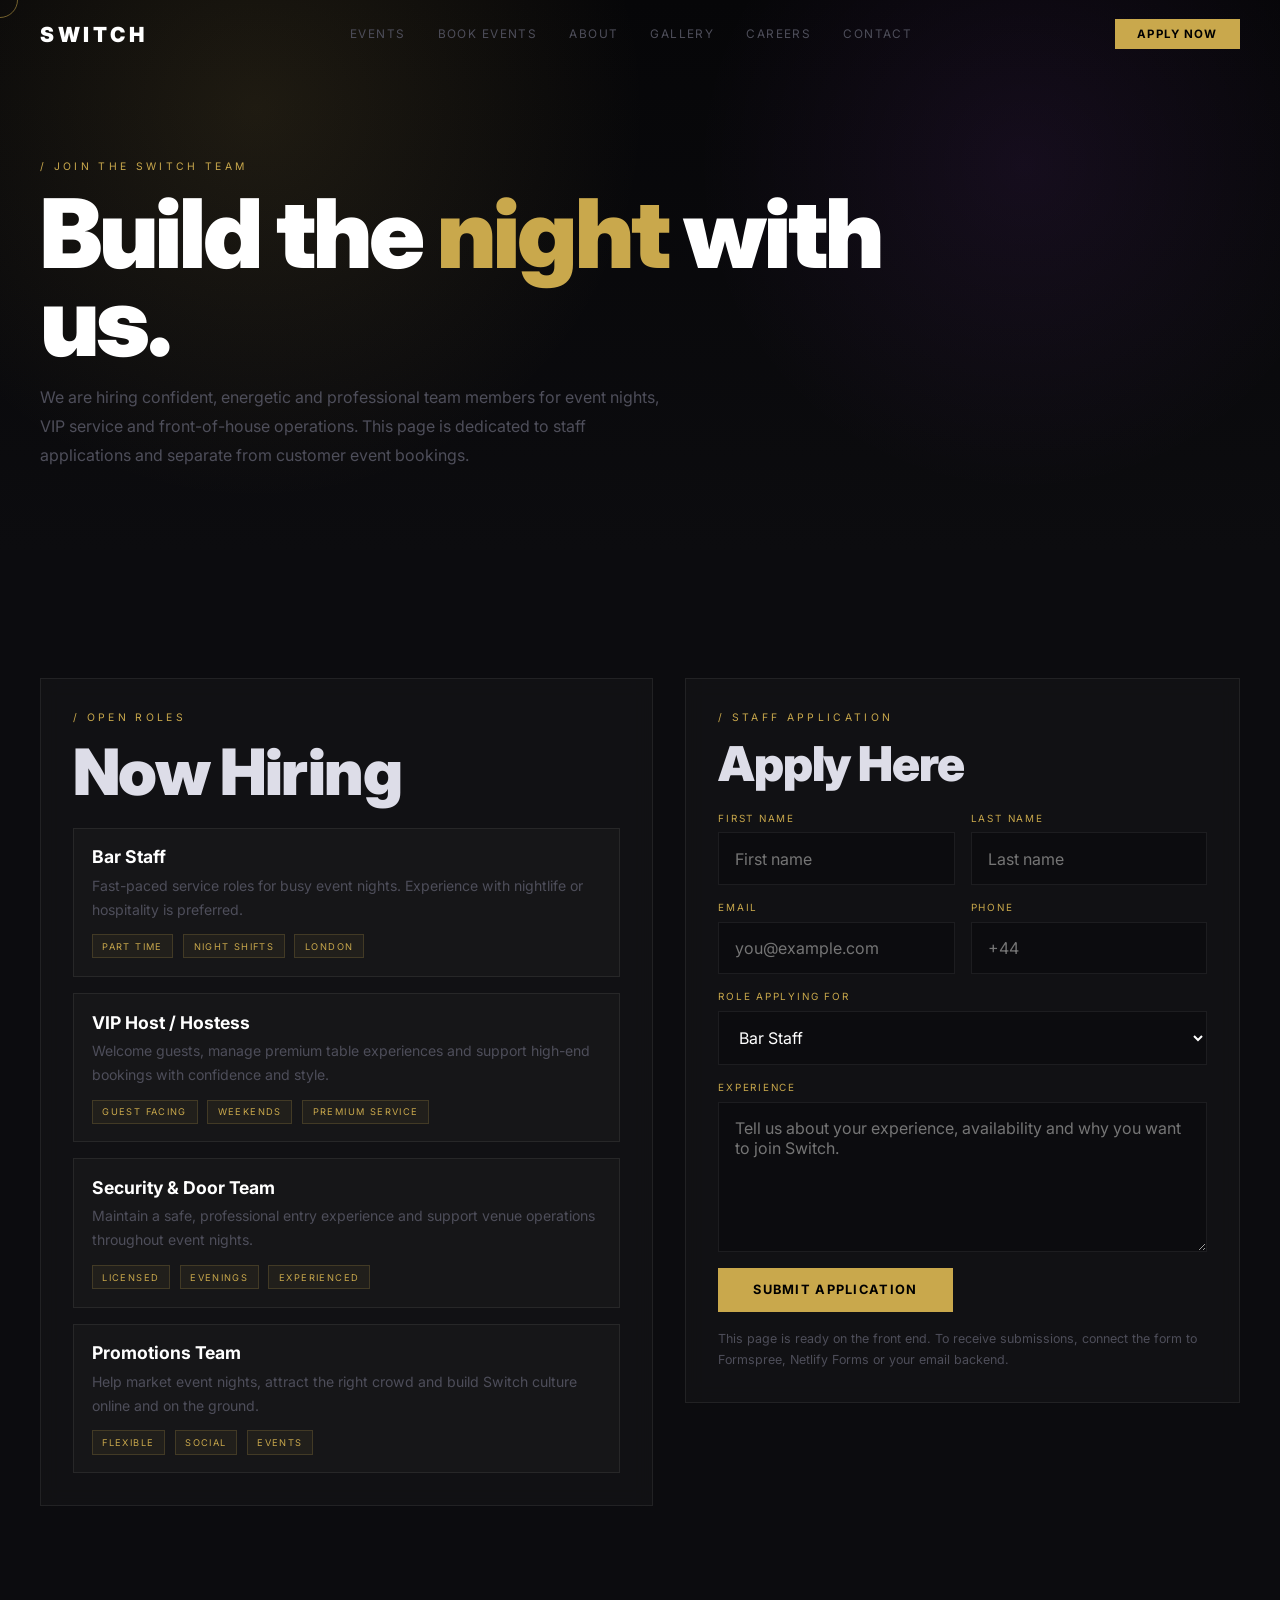
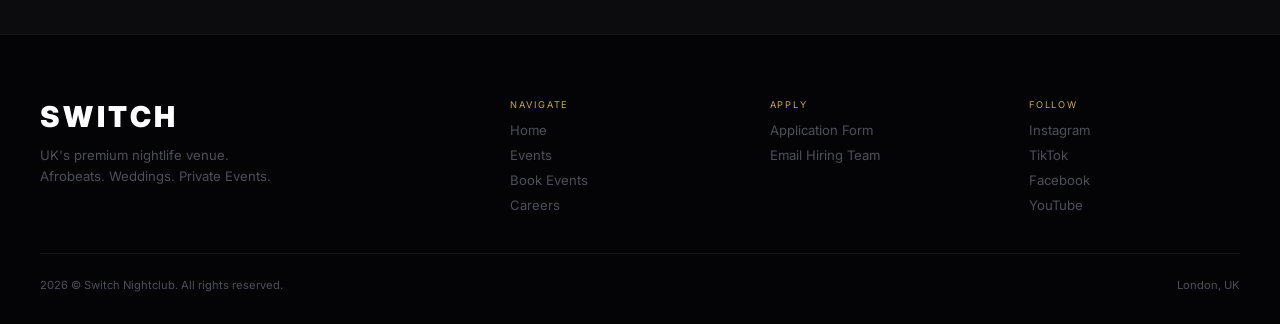
==== careers.html @ 2d43c36a "Add files via upload" ====
<!DOCTYPE html>
<html lang="en">
<head>
  <meta charset="UTF-8"/>
  <meta name="viewport" content="width=device-width, initial-scale=1.0"/>
  <title>Switch Careers</title>
  <meta name="description" content="Careers at Switch Nightclub. Apply for bar staff, VIP host, promotions and operations roles."/>
  <link rel="stylesheet" href="style.css"/>
</head>
<body>
<div id="cursor"></div>
<div id="prog"></div>
<nav id="nav" class="on">
  <a href="index.html#home" class="nav-logo">SWITCH</a>
  <div class="nav-links" id="navLinks">
    <a href="index.html#events">Events</a>
    <a href="index.html#services">Book Events</a>
    <a href="index.html#about">About</a>
    <a href="index.html#gallery">Gallery</a>
    <a href="careers.html">Careers</a>
    <a href="index.html#contact">Contact</a>
  </div>
  <div class="nav-actions">
    <a class="nav-cta link-btn" href="#apply">Apply Now</a>
    <button class="nav-toggle" id="navToggle" aria-label="Open menu" aria-expanded="false" aria-controls="mobileMenu">
      <span></span><span></span><span></span>
    </button>
  </div>
</nav>
<div class="mobile-menu" id="mobileMenu" aria-hidden="true">
  <div class="mobile-menu-inner">
    <a href="index.html#events">Events</a>
    <a href="index.html#services">Book Events</a>
    <a href="index.html#about">About</a>
    <a href="index.html#gallery">Gallery</a>
    <a href="careers.html">Careers</a>
    <a href="index.html#contact">Contact</a>
  </div>
</div>
<section class="page-hero">
  <div class="page-hero-inner">
    <p class="page-kicker">/ Join the Switch Team</p>
    <h1 class="page-title">Build the <em>night</em> with us.</h1>
    <p class="page-sub">We are hiring confident, energetic and professional team members for event nights, VIP service and front-of-house operations. This page is dedicated to staff applications and separate from customer event bookings.</p>
  </div>
</section>
<section class="s-dark">
  <div class="careers-wrap">
    <div class="careers-panel">
      <p class="eyebrow">/ Open Roles</p>
      <h2 class="sec-t">Now Hiring</h2>
      <div class="careers-list">
        <div class="role-card">
          <h3>Bar Staff</h3>
          <p>Fast-paced service roles for busy event nights. Experience with nightlife or hospitality is preferred.</p>
          <div class="role-meta"><span>Part Time</span><span>Night Shifts</span><span>London</span></div>
        </div>
        <div class="role-card">
          <h3>VIP Host / Hostess</h3>
          <p>Welcome guests, manage premium table experiences and support high-end bookings with confidence and style.</p>
          <div class="role-meta"><span>Guest Facing</span><span>Weekends</span><span>Premium Service</span></div>
        </div>
        <div class="role-card">
          <h3>Security & Door Team</h3>
          <p>Maintain a safe, professional entry experience and support venue operations throughout event nights.</p>
          <div class="role-meta"><span>Licensed</span><span>Evenings</span><span>Experienced</span></div>
        </div>
        <div class="role-card">
          <h3>Promotions Team</h3>
          <p>Help market event nights, attract the right crowd and build Switch culture online and on the ground.</p>
          <div class="role-meta"><span>Flexible</span><span>Social</span><span>Events</span></div>
        </div>
      </div>
    </div>
    <div class="careers-form" id="apply">
      <p class="eyebrow">/ Staff Application</p>
      <h2 class="sec-t" style="font-size:clamp(2rem,4vw,3rem);margin-bottom:1.5rem;">Apply Here</h2>
      <form>
        <div class="form-grid">
          <div class="input-group"><label>First Name</label><input type="text" placeholder="First name"></div>
          <div class="input-group"><label>Last Name</label><input type="text" placeholder="Last name"></div>
        </div>
        <div class="form-grid">
          <div class="input-group"><label>Email</label><input type="email" placeholder="you@example.com"></div>
          <div class="input-group"><label>Phone</label><input type="tel" placeholder="+44"></div>
        </div>
        <div class="input-group"><label>Role Applying For</label>
          <select>
            <option>Bar Staff</option>
            <option>VIP Host / Hostess</option>
            <option>Security & Door Team</option>
            <option>Promotions Team</option>
            <option>Other</option>
          </select>
        </div>
        <div class="input-group"><label>Experience</label><textarea placeholder="Tell us about your experience, availability and why you want to join Switch."></textarea></div>
        <button type="submit" class="btn-g">Submit Application</button>
        <p class="form-note">This page is ready on the front end. To receive submissions, connect the form to Formspree, Netlify Forms or your email backend.</p>
      </form>
    </div>
  </div>
</section>
<footer>
  <div class="ft-top">
    <div class="ft-brand"><div class="ft-logo">SWITCH</div><p>UK's premium nightlife venue.<br>Afrobeats. Weddings. Private Events.</p></div>
    <div class="ft-col"><p>Navigate</p><a href="index.html">Home</a><a href="index.html#events">Events</a><a href="index.html#services">Book Events</a><a href="careers.html">Careers</a></div>
    <div class="ft-col"><p>Apply</p><a href="#apply">Application Form</a><a href="mailto:hello@switchnightclub.co.uk">Email Hiring Team</a></div>
    <div class="ft-col"><p>Follow</p><a href="#">Instagram</a><a href="#">TikTok</a><a href="#">Facebook</a><a href="#">YouTube</a></div>
  </div>
  <div class="ft-bot"><span>2026 © Switch Nightclub. All rights reserved.</span><span>London, UK</span></div>
</footer>
<script src="script.js"></script>
</body>
</html>
---- style.css ----
@import url('https://fonts.googleapis.com/css2?family=Inter:wght@300;400;500;700;900&display=swap');
*,*::before,*::after{margin:0;padding:0;box-sizing:border-box;}
:root{
  --blk:#060608;--off:#0c0c0f;--card:#131316;
  --bdr:rgba(255,255,255,.07);
  --gold:#c9a84c;--goldh:#e8d070;
  --n1:#ff2d78;--n2:#00f0ff;--n3:#b94fff;
  --text:#dddde8;--mut:#4e4e5a;
  --font:'Inter',sans-serif;
  --spring:cubic-bezier(.16,1,.3,1);
}
html{scroll-behavior:smooth;}
body{background:var(--blk);color:var(--text);font-family:var(--font);overflow-x:hidden;cursor:none;}

/* ── CURSOR ──────────────────────────── */
#cursor{
  position:fixed;z-index:9999;pointer-events:none;
  top:0;left:0;
  width:36px;height:36px;
  border-radius:50%;
  border:1.5px solid rgba(201,168,76,.55);
  transform:translate(-50%,-50%);
  transition:width .35s var(--spring),height .35s var(--spring),
             border-color .3s,background .3s,
             transform .05s linear;
  will-change:left,top;
}
body.c-h   #cursor{width:60px;height:60px;border-color:var(--gold);background:rgba(201,168,76,.06);}
body.c-img #cursor{width:80px;height:80px;border-color:var(--goldh);background:rgba(201,168,76,.1);}

/* ── PROGRESS ─────────────────────────── */
#prog{position:fixed;top:0;left:0;height:2px;z-index:8000;width:0%;background:linear-gradient(90deg,var(--gold),var(--n3));}

/* ── NAV ──────────────────────────────── */
#nav{
  position:fixed;top:0;left:0;right:0;z-index:7000;
  display:flex;align-items:center;justify-content:space-between;
  padding:1.2rem 2.5rem;
  border-bottom:.5px solid transparent;
  transition:background .4s,backdrop-filter .4s,border-color .4s;
}
#nav.on{background:rgba(6,6,8,.93);backdrop-filter:blur(18px);border-color:var(--bdr);}
.nav-logo{font-size:1.3rem;font-weight:900;letter-spacing:.18em;color:#fff;cursor:none;}
.nav-links{display:flex;gap:2rem;}
.nav-links a{color:var(--mut);text-decoration:none;font-size:.74rem;letter-spacing:.12em;text-transform:uppercase;transition:color .2s;cursor:none;position:relative;}
.nav-links a::after{content:'';position:absolute;bottom:-3px;left:0;right:0;height:1px;background:var(--gold);transform:scaleX(0);transform-origin:left;transition:transform .3s;}
.nav-links a:hover{color:#fff;}
.nav-links a:hover::after{transform:scaleX(1);}
.nav-cta{background:var(--gold);color:#000;border:none;padding:.5rem 1.4rem;font-size:.72rem;font-weight:700;letter-spacing:.1em;text-transform:uppercase;cursor:none;font-family:var(--font);transition:background .2s;}
.nav-cta:hover{background:var(--goldh);}

/* ── TICKER ───────────────────────────── */
.ticker{background:var(--gold);overflow:hidden;padding:.5rem 0;white-space:nowrap;}
.ticker-track{display:inline-flex;animation:tick 25s linear infinite;}
.ticker-track span{font-size:.64rem;font-weight:700;letter-spacing:.18em;text-transform:uppercase;color:#000;padding:0 1.5rem;}
.ticker-track b{color:rgba(0,0,0,.35);padding:0;}
@keyframes tick{from{transform:translateX(0);}to{transform:translateX(-50%);}}

/* ── SHARED ───────────────────────────── */
section{padding:8rem 2.5rem;}
.eyebrow{font-size:.65rem;letter-spacing:.32em;text-transform:uppercase;color:var(--gold);margin-bottom:1rem;}
.sec-hd{margin-bottom:3.5rem;}
.sec-t{font-size:clamp(2.5rem,5.5vw,4rem);font-weight:900;line-height:1;letter-spacing:-.025em;}
.btn-g{background:var(--gold);color:#000;border:none;padding:.9rem 2.2rem;font-size:.8rem;font-weight:700;letter-spacing:.1em;text-transform:uppercase;cursor:none;font-family:var(--font);transition:background .2s,transform .15s;}
.btn-g:hover{background:var(--goldh);}
.btn-o{background:transparent;color:#fff;border:.5px solid rgba(255,255,255,.25);padding:.9rem 2.2rem;font-size:.8rem;letter-spacing:.1em;text-transform:uppercase;cursor:none;font-family:var(--font);transition:border-color .2s,color .2s;}
.btn-o:hover{border-color:var(--gold);color:var(--gold);}

/* ── SCROLL REVEAL ────────────────────── */
/* clip-from-bottom — Lusion style */
.sr{
  opacity:0;
  transform:translateY(40px);
  transition:opacity .8s var(--spring) var(--d,0s),
             transform .8s var(--spring) var(--d,0s);
}
.sr.in{opacity:1;transform:translateY(0);}

/* clip-line — title lines clip up from below */
.clip-line{
  display:block;overflow:hidden;
}
.clip-line .inner,
.clip-line em{
  display:block;
  transform:translateY(110%);
  transition:transform .9s var(--spring) var(--d,0s);
}
.clip-line.in .inner,
.clip-line.in em{transform:translateY(0);}

/* ═══════════════════════════════════
   INTRO
═══════════════════════════════════ */
#intro-wrap{height:280vh;position:relative;}
#intro{
  position:sticky;top:0;height:100vh;
  display:flex;flex-direction:column;align-items:center;justify-content:center;
  background:#04040a;overflow:hidden;
}
#introCanvas{position:absolute;inset:0;width:100%;height:100%;z-index:1;}
.intro-vignette{
  position:absolute;inset:0;z-index:2;
  background:radial-gradient(ellipse 70% 60% at 50% 50%,rgba(109,40,217,.22),transparent 72%),
             radial-gradient(ellipse 100% 40% at 50% 100%,rgba(0,0,0,.7),transparent);
}
.intro-top{position:absolute;top:5.8rem;left:50%;transform:translateX(-50%);z-index:4;width:100%;text-align:center;pointer-events:none;}
.intro-tag{
  display:inline-block;
  font-size:.65rem;
  letter-spacing:.32em;
  text-transform:uppercase;
  color:var(--gold);
  text-shadow:0 0 8px rgba(212,175,55,.28);
  opacity:0;
  transform:translateY(-14px);
  animation:introTagFadeSlide 1s ease forwards;
  animation-delay:.45s;
}
.intro-bottom{position:absolute;bottom:2rem;left:2.5rem;right:2.5rem;z-index:4;display:flex;justify-content:space-between;align-items:flex-end;}
.intro-sub{font-size:.8rem;letter-spacing:.18em;text-transform:uppercase;color:rgba(255,255,255,.35);}
.scroll-ind{display:flex;align-items:center;gap:1rem;}
.scroll-ind span{font-size:.6rem;letter-spacing:.22em;text-transform:uppercase;color:var(--mut);}
.scroll-bar{width:80px;height:1px;background:rgba(255,255,255,.12);position:relative;overflow:hidden;}
.scroll-fill{position:absolute;top:0;left:-100%;width:100%;height:100%;background:var(--gold);animation:scrollFill 2s ease-in-out infinite;}
@keyframes scrollFill{0%{left:-100%;}100%{left:100%;}}
@keyframes introTagFadeSlide{
  from{opacity:0;transform:translateY(-14px);}
  to{opacity:1;transform:translateY(0);}
}

/* Title — two halves that split apart on scroll */
.intro-title-wrap{
  position:relative;z-index:4;text-align:center;
  will-change:transform,opacity;
}
.title-clip{overflow:hidden;}
.title-line{
  font-size:clamp(4rem,14vw,11rem);
  font-weight:900;letter-spacing:-.03em;color:#fff;
  line-height:.95;
  white-space:nowrap;
  will-change:transform,opacity;
}
.gold-line{color:var(--gold);}

/* ═══════════════════════════════════
   HOME
═══════════════════════════════════ */
.s-home{background:var(--blk);position:relative;overflow:hidden;min-height:90vh;display:flex;flex-direction:column;justify-content:center;padding-top:9rem;}
.grid-bg{position:absolute;inset:0;background-image:linear-gradient(rgba(255,255,255,.02) 1px,transparent 1px),linear-gradient(90deg,rgba(255,255,255,.02) 1px,transparent 1px);background-size:72px 72px;mask-image:radial-gradient(ellipse 80% 80% at 50% 50%,black,transparent);}
.home-glow{position:absolute;top:35%;left:68%;width:700px;height:500px;background:radial-gradient(ellipse,rgba(109,40,217,.11),transparent 70%);transform:translate(-50%,-50%);pointer-events:none;}
.home-inner{position:relative;z-index:1;max-width:920px;}
.home-h{font-size:clamp(3.8rem,9.5vw,7.5rem);font-weight:900;letter-spacing:-.03em;color:#fff;margin-bottom:1.5rem;line-height:.92;}
.home-h .clip-line em{font-style:normal;color:var(--gold);}
.home-sub{font-size:1rem;color:var(--mut);max-width:460px;line-height:1.75;margin-bottom:2.5rem;}
.home-btns{display:flex;gap:1rem;flex-wrap:wrap;margin-bottom:4rem;}
.home-stats{display:flex;align-items:center;border-top:.5px solid var(--bdr);padding-top:2rem;flex-wrap:wrap;}
.hs{padding:0 2.5rem 0 0;}
.hs b{display:block;font-size:2.2rem;font-weight:900;color:var(--gold);line-height:1;}
.hs span{display:block;font-size:.62rem;letter-spacing:.15em;text-transform:uppercase;color:var(--mut);margin-top:.2rem;}
.hsd{width:.5px;height:36px;background:var(--bdr);margin:0 2.5rem;}
.h-rule{height:.5px;background:linear-gradient(90deg,var(--gold),var(--n3),transparent);margin-top:4rem;transform:scaleX(0);transform-origin:left;transition:transform 1.2s var(--spring) var(--d,0s);}
.h-rule.in{transform:scaleX(1);}

/* ═══════════════════════════════════
   EVENTS
═══════════════════════════════════ */
.s-dark{background:var(--off);}
.s-blk{background:var(--blk);}
.ev-list{display:flex;flex-direction:column;border-top:.5px solid var(--bdr);}
.ev-row{display:flex;align-items:center;gap:2rem;padding:1.75rem 0;border-bottom:.5px solid var(--bdr);transition:padding-left .35s var(--spring);cursor:none;}
.ev-row:hover{padding-left:.8rem;}
.ev-n{font-size:.63rem;color:var(--mut);letter-spacing:.2em;min-width:2rem;}
.ev-info{flex:1;}
.ev-info h3{font-size:1.35rem;font-weight:700;margin-bottom:.2rem;}
.ev-info p{font-size:.78rem;color:var(--mut);}
.ev-tag{font-size:.58rem;letter-spacing:.12em;text-transform:uppercase;color:var(--gold);background:rgba(201,168,76,.07);border:.5px solid rgba(201,168,76,.2);padding:.3rem .8rem;flex-shrink:0;}
.ev-btn{background:transparent;color:#fff;border:.5px solid rgba(255,255,255,.18);padding:.6rem 1.2rem;font-size:.7rem;letter-spacing:.1em;text-transform:uppercase;cursor:none;font-family:var(--font);transition:all .2s;flex-shrink:0;}
.ev-btn:hover{background:var(--gold);color:#000;border-color:var(--gold);}

/* ═══════════════════════════════════
   SERVICES
═══════════════════════════════════ */
.acc-list{border-top:.5px solid var(--bdr);}
.acc-row{border-bottom:.5px solid var(--bdr);overflow:hidden;}
.acc-hd{display:flex;align-items:center;gap:2rem;padding:1.6rem 0;cursor:none;transition:padding-left .35s var(--spring);}
.acc-hd:hover{padding-left:.5rem;}
.acc-n{font-size:.63rem;color:var(--mut);letter-spacing:.2em;min-width:2.5rem;flex-shrink:0;}
.acc-hd h3{font-size:clamp(1.5rem,3vw,2.3rem);font-weight:900;letter-spacing:-.02em;flex:1;color:#fff;transition:color .2s;}
.acc-row.open .acc-hd h3,.acc-hd:hover h3{color:var(--gold);}
.acc-meta{font-size:.63rem;letter-spacing:.09em;text-transform:uppercase;color:var(--mut);min-width:180px;text-align:right;}
.acc-plus{font-size:1.5rem;color:var(--mut);font-weight:300;min-width:1.5rem;text-align:center;transition:transform .45s var(--spring),color .2s;}
.acc-row.open .acc-plus{transform:rotate(45deg);color:var(--gold);}
.acc-bd{max-height:0;overflow:hidden;transition:max-height .65s cubic-bezier(.4,0,.2,1);}
.acc-row.open .acc-bd{max-height:420px;}
.acc-in{display:grid;grid-template-columns:1fr 1fr;gap:3rem;padding:0 0 2.5rem 4.5rem;}
.acc-txt p{font-size:.88rem;color:var(--mut);line-height:1.8;margin-bottom:1.2rem;}
.acc-txt ul{list-style:none;display:flex;flex-direction:column;gap:.4rem;}
.acc-txt li{font-size:.82rem;color:var(--text);padding-left:1rem;position:relative;}
.acc-txt li::before{content:'—';position:absolute;left:0;color:var(--gold);}
.acc-img{height:240px;background-size:cover;background-position:center;background-color:var(--card);border:.5px solid var(--bdr);}

/* ═══════════════════════════════════
   ABOUT
═══════════════════════════════════ */
.s-about{position:relative;overflow:hidden;}
.about-bg{position:absolute;top:50%;left:50%;transform:translate(-50%,-50%);font-size:clamp(8rem,22vw,20rem);font-weight:900;letter-spacing:-.04em;color:rgba(255,255,255,.02);pointer-events:none;white-space:nowrap;user-select:none;}
.about-grid{display:grid;grid-template-columns:1fr 1fr;gap:6rem;align-items:center;position:relative;z-index:1;}
.about-h{font-size:clamp(2.5rem,5vw,3.8rem);font-weight:900;line-height:.95;letter-spacing:-.03em;color:#fff;margin-bottom:2.5rem;}
.about-h em{font-style:normal;color:var(--gold);}
.alines{display:flex;flex-direction:column;gap:1.4rem;}
.aline{display:flex;gap:1rem;padding-bottom:1.4rem;border-bottom:.5px solid var(--bdr);}
.aline:last-child{border-bottom:none;}
.aline span{color:var(--gold);flex-shrink:0;margin-top:.1rem;}
.aline p{font-size:.88rem;color:var(--mut);line-height:1.75;}
.about-img-wrap{position:relative;margin-bottom:1.5rem;}
.about-img{width:100%;height:400px;background-size:cover;background-position:center;background-color:var(--card);border:.5px solid var(--bdr);}
.about-frame{position:absolute;top:14px;left:14px;right:-14px;bottom:-14px;border:.5px solid rgba(201,168,76,.2);z-index:-1;}
.about-badge{position:absolute;bottom:1.5rem;left:1.5rem;background:var(--blk);border:.5px solid var(--bdr);padding:.7rem 1.2rem;}
.about-badge b{display:block;font-size:1.8rem;font-weight:900;color:var(--gold);line-height:1;}
.about-badge span{font-size:.6rem;letter-spacing:.14em;text-transform:uppercase;color:var(--mut);}
.about-nums{display:flex;gap:1.5rem;}
.an{flex:1;border-top:.5px solid var(--bdr);padding-top:1rem;}
.an b{display:block;font-size:1.6rem;font-weight:900;color:var(--gold);line-height:1;}
.an span{display:block;font-size:.6rem;letter-spacing:.12em;text-transform:uppercase;color:var(--mut);margin-top:.2rem;}

/* ═══════════════════════════════════
   GALLERY
═══════════════════════════════════ */
.s-gallery{background:#030309;padding:8rem 2.5rem 10rem;position:relative;overflow:hidden;}
#seaCanvas{position:absolute;inset:0;width:100%;height:100%;z-index:0;pointer-events:none;}
.gal-bg-word{
  position:absolute;top:50%;left:50%;transform:translate(-50%,-50%);
  font-size:clamp(10rem,26vw,24rem);font-weight:900;letter-spacing:-.04em;
  pointer-events:none;white-space:nowrap;user-select:none;z-index:1;
  color:transparent;-webkit-text-stroke:1px rgba(255,255,255,.045);
  animation:gbw 4s ease-in-out infinite;
}
@keyframes gbw{
  0%,100%{-webkit-text-stroke-color:rgba(255,255,255,.035);}
  50%{-webkit-text-stroke-color:rgba(201,168,76,.12);}
}
.gal-hd{position:relative;z-index:2;margin-bottom:3.5rem;}
.gal-grid{
  position:relative;z-index:2;
  display:grid;grid-template-columns:repeat(3,1fr);gap:1.25rem;
  max-width:1100px;margin:0 auto;
}
.gal-card{
  position:relative;overflow:hidden;cursor:none;
  border:.5px solid var(--bdr);
  transform:rotate(var(--r,0deg));
  transition:transform .55s var(--spring),box-shadow .55s,border-color .4s;
  background:var(--card);
}
.gal-card:nth-child(1){grid-column:1/3;height:360px;}
.gal-card:nth-child(2){grid-column:3/4;height:360px;}
.gal-card:nth-child(3){height:280px;}
.gal-card:nth-child(4){height:280px;}
.gal-card:nth-child(5){height:280px;}
.gal-card:hover{
  transform:rotate(0deg) scale(1.03) translateY(-10px) !important;
  box-shadow:0 28px 80px rgba(0,0,0,.8),0 0 60px rgba(255,45,120,.1),0 0 90px rgba(0,240,255,.07);
  border-color:rgba(201,168,76,.38);z-index:10;
}
.gc-img{position:absolute;inset:0;background-size:cover;background-position:center;transition:transform 6s ease;}
.gal-card:hover .gc-img{transform:scale(1.07);}
.gal-card::before{content:'';position:absolute;inset:0;z-index:1;background:linear-gradient(to top,rgba(0,0,0,.72) 0%,transparent 55%);}
/* shine sweep */
.gal-card::after{content:'';position:absolute;inset:0;z-index:2;background:linear-gradient(108deg,transparent 38%,rgba(255,255,255,.055) 50%,transparent 62%);transform:translateX(-120%);transition:transform .7s ease;}
.gal-card:hover::after{transform:translateX(120%);}
.gc-lbl{position:absolute;bottom:0;left:0;right:0;z-index:3;padding:1.2rem;display:flex;align-items:baseline;gap:.7rem;transform:translateY(10px);opacity:0;transition:transform .4s var(--spring),opacity .35s;}
.gal-card:hover .gc-lbl{transform:translateY(0);opacity:1;}
.gc-lbl span:first-child{font-size:.58rem;letter-spacing:.2em;color:var(--gold);}
.gc-lbl span:last-child{font-size:.78rem;letter-spacing:.12em;text-transform:uppercase;color:#fff;font-weight:500;}

/* ═══════════════════════════════════
   CONTACT
═══════════════════════════════════ */
.contact-grid{display:grid;grid-template-columns:1fr 1fr;gap:6rem;align-items:start;}
.contact-h{font-size:clamp(2.5rem,5vw,4rem);font-weight:900;line-height:.95;letter-spacing:-.03em;color:#fff;margin-bottom:1.5rem;}
.contact-h em{font-style:normal;color:var(--gold);}
.contact-desc{font-size:.95rem;color:var(--mut);line-height:1.75;max-width:400px;}
.contact-r{display:flex;flex-direction:column;gap:1.75rem;}
.ci{border-bottom:.5px solid var(--bdr);padding-bottom:1.5rem;}
.ci span{display:block;font-size:.58rem;letter-spacing:.25em;text-transform:uppercase;color:var(--gold);margin-bottom:.6rem;}
.ci p{font-size:.98rem;color:var(--text);line-height:1.6;}
.socials{display:flex;flex-wrap:wrap;gap:.65rem;margin-top:.4rem;}
.socials a{color:var(--mut);text-decoration:none;font-size:.75rem;letter-spacing:.1em;text-transform:uppercase;padding:.4rem .9rem;border:.5px solid var(--bdr);transition:all .2s;cursor:none;}
.socials a:hover{color:var(--gold);border-color:var(--gold);}

/* ═══════════════════════════════════
   FOOTER
═══════════════════════════════════ */
footer{background:#040406;padding:4rem 2.5rem 2rem;border-top:.5px solid var(--bdr);}
.ft-top{display:grid;grid-template-columns:2fr 1fr 1fr 1fr;gap:3rem;margin-bottom:2.5rem;}
.ft-logo{font-size:1.8rem;font-weight:900;letter-spacing:.12em;color:#fff;margin-bottom:.7rem;}
.ft-brand p{font-size:.82rem;color:var(--mut);line-height:1.6;}
.ft-col{display:flex;flex-direction:column;gap:.55rem;}
.ft-col p{font-size:.58rem;letter-spacing:.2em;text-transform:uppercase;color:var(--gold);margin-bottom:.2rem;}
.ft-col a{color:var(--mut);text-decoration:none;font-size:.82rem;transition:color .2s;cursor:none;}
.ft-col a:hover{color:#fff;}
.ft-bot{display:flex;justify-content:space-between;border-top:.5px solid var(--bdr);padding-top:1.5rem;font-size:.7rem;color:var(--mut);}

/* ── RESPONSIVE ──────────────────────── */
@media(max-width:1000px){
  .gal-grid{grid-template-columns:1fr 1fr;}
  .gal-card:nth-child(1){grid-column:1/3;height:300px;}
  .gal-card:nth-child(n+2){grid-column:span 1;height:230px;}
}
@media(max-width:900px){
  .nav-links{display:none;}
  .about-grid,.contact-grid{grid-template-columns:1fr;}
  .acc-in{grid-template-columns:1fr;padding-left:0;}
  .acc-meta{display:none;}
  .ft-top{grid-template-columns:1fr 1fr;}
  .hsd{display:none;}
  .home-stats{gap:1.5rem;}
}
@media(max-width:600px){
  #nav{padding:1rem 1.25rem;}
  section{padding:5rem 1.25rem;}
  .s-gallery{padding:5rem 1.25rem 7rem;}
  .ft-top{grid-template-columns:1fr;}
  .gal-grid{grid-template-columns:1fr;}
  .gal-card:nth-child(n){grid-column:1;height:220px;}
  body{cursor:auto;}#cursor{display:none;}
}


/* careers page */
.page-hero{padding:10rem 2.5rem 5rem;background:linear-gradient(180deg,#060608 0%,#0c0c0f 100%);position:relative;overflow:hidden;}
.page-hero::before{content:"";position:absolute;inset:0;background:radial-gradient(circle at 20% 20%,rgba(201,168,76,.12),transparent 35%),radial-gradient(circle at 80% 30%,rgba(185,79,255,.08),transparent 30%);pointer-events:none;}
.page-hero-inner{position:relative;z-index:1;max-width:980px;}
.page-kicker{font-size:.65rem;letter-spacing:.32em;text-transform:uppercase;color:var(--gold);margin-bottom:1rem;}
.page-title{font-size:clamp(3rem,8vw,6rem);line-height:.92;font-weight:900;letter-spacing:-.03em;color:#fff;margin-bottom:1.1rem;}
.page-title em{font-style:normal;color:var(--gold);}
.page-sub{max-width:640px;color:var(--mut);line-height:1.8;font-size:1rem;}
.careers-wrap{display:grid;grid-template-columns:1.05fr .95fr;gap:2rem;align-items:start;}
.careers-panel,.careers-form{background:rgba(19,19,22,.8);border:.5px solid var(--bdr);padding:2rem;backdrop-filter:blur(10px);}
.careers-list{display:grid;gap:1rem;margin-top:1.5rem;}
.role-card{border:.5px solid var(--bdr);padding:1.1rem;background:rgba(255,255,255,.02);}
.role-card h3{font-size:1.1rem;margin-bottom:.4rem;color:#fff;}
.role-card p{color:var(--mut);font-size:.88rem;line-height:1.7;}
.role-meta{display:flex;gap:.6rem;flex-wrap:wrap;margin-top:.8rem;}
.role-meta span{font-size:.58rem;letter-spacing:.15em;text-transform:uppercase;color:var(--gold);border:.5px solid rgba(201,168,76,.2);padding:.35rem .6rem;background:rgba(201,168,76,.06);}
.form-grid{display:grid;grid-template-columns:1fr 1fr;gap:1rem;}
.input-group{display:flex;flex-direction:column;gap:.55rem;margin-bottom:1rem;}
.input-group label{font-size:.62rem;letter-spacing:.18em;text-transform:uppercase;color:var(--gold);}
.input-group input,.input-group select,.input-group textarea{width:100%;background:#0c0c0f;border:.5px solid var(--bdr);color:#fff;padding:.95rem 1rem;font:inherit;outline:none;}
.input-group textarea{min-height:150px;resize:vertical;}
.input-group input:focus,.input-group select:focus,.input-group textarea:focus{border-color:rgba(201,168,76,.55);box-shadow:0 0 0 1px rgba(201,168,76,.15);}
.form-note{color:var(--mut);font-size:.78rem;line-height:1.7;margin-top:1rem;}
.link-btn{display:inline-flex;align-items:center;justify-content:center;text-decoration:none;}
@media(max-width:900px){.careers-wrap,.form-grid{grid-template-columns:1fr;}}


/* premium nav upgrades */
.nav-logo{color:#fff;text-decoration:none;}
.nav-actions{display:flex;align-items:center;gap:.8rem;}
.nav-toggle{display:none;width:46px;height:46px;border:.5px solid var(--bdr);background:rgba(255,255,255,.03);border-radius:999px;align-items:center;justify-content:center;flex-direction:column;gap:5px;cursor:pointer;}
.nav-toggle span{display:block;width:18px;height:1.5px;background:#fff;transition:transform .25s ease,opacity .25s ease;}
.nav-toggle.active span:nth-child(1){transform:translateY(6.5px) rotate(45deg);}
.nav-toggle.active span:nth-child(2){opacity:0;}
.nav-toggle.active span:nth-child(3){transform:translateY(-6.5px) rotate(-45deg);}
.mobile-menu{position:fixed;top:84px;left:1rem;right:1rem;z-index:998;background:rgba(6,6,8,.94);backdrop-filter:blur(16px);border:.5px solid var(--bdr);padding:1rem;opacity:0;pointer-events:none;transform:translateY(-10px);transition:all .28s var(--spring);}
.mobile-menu.open{opacity:1;pointer-events:auto;transform:translateY(0);}
.mobile-menu-inner{display:flex;flex-direction:column;gap:.4rem;}
.mobile-menu a{display:block;padding:.95rem 1rem;border:.5px solid rgba(255,255,255,.04);text-decoration:none;color:#fff;letter-spacing:.08em;text-transform:uppercase;font-size:.76rem;}
.mobile-menu a[href="careers.html"]{color:var(--gold);}
.link-btn{display:inline-flex;align-items:center;justify-content:center;text-decoration:none;}
.ev-btn{color:#fff;text-decoration:none;}
.ci a{color:var(--text);text-decoration:none;}
.ci a:hover{color:var(--gold);}
@media(max-width:900px){
  .nav-toggle{display:inline-flex;}
  .nav-cta{display:none;}
}
@media(max-width:600px){
  .mobile-menu{top:76px;left:.75rem;right:.75rem;}
}
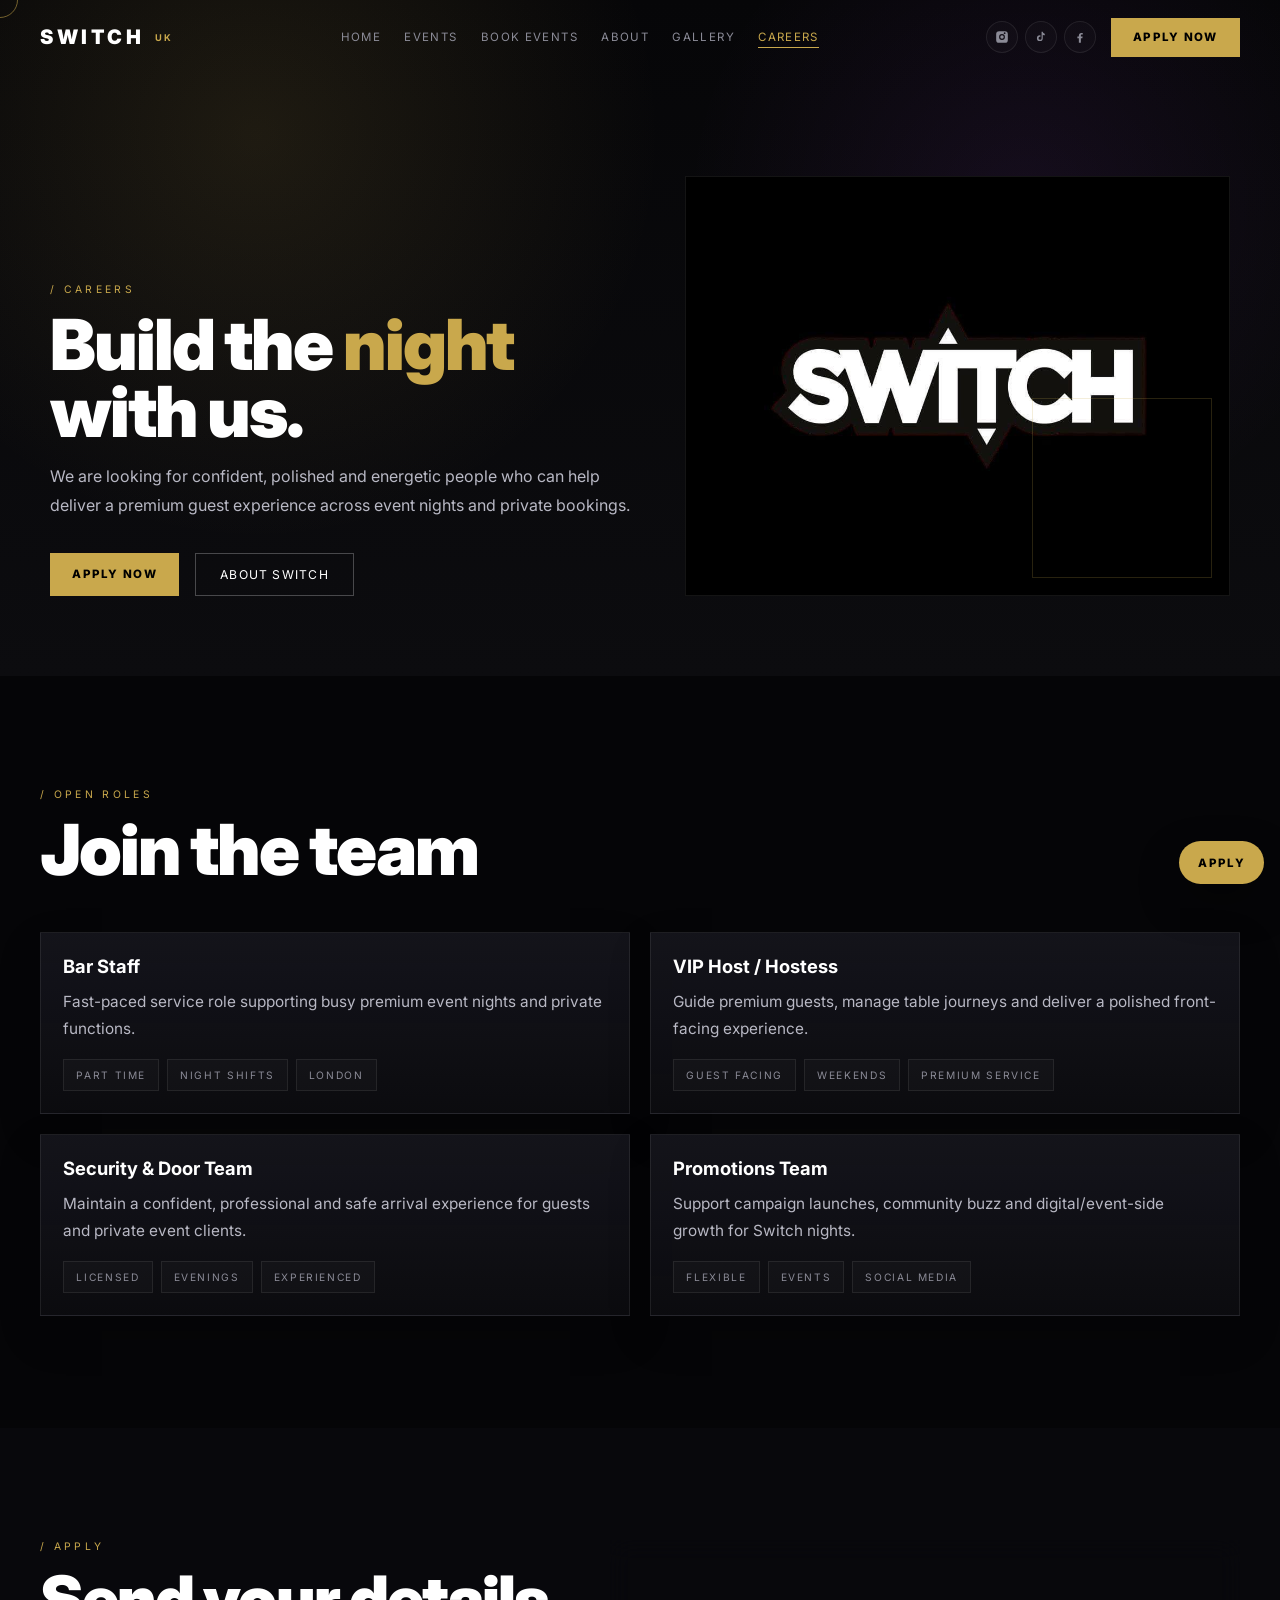
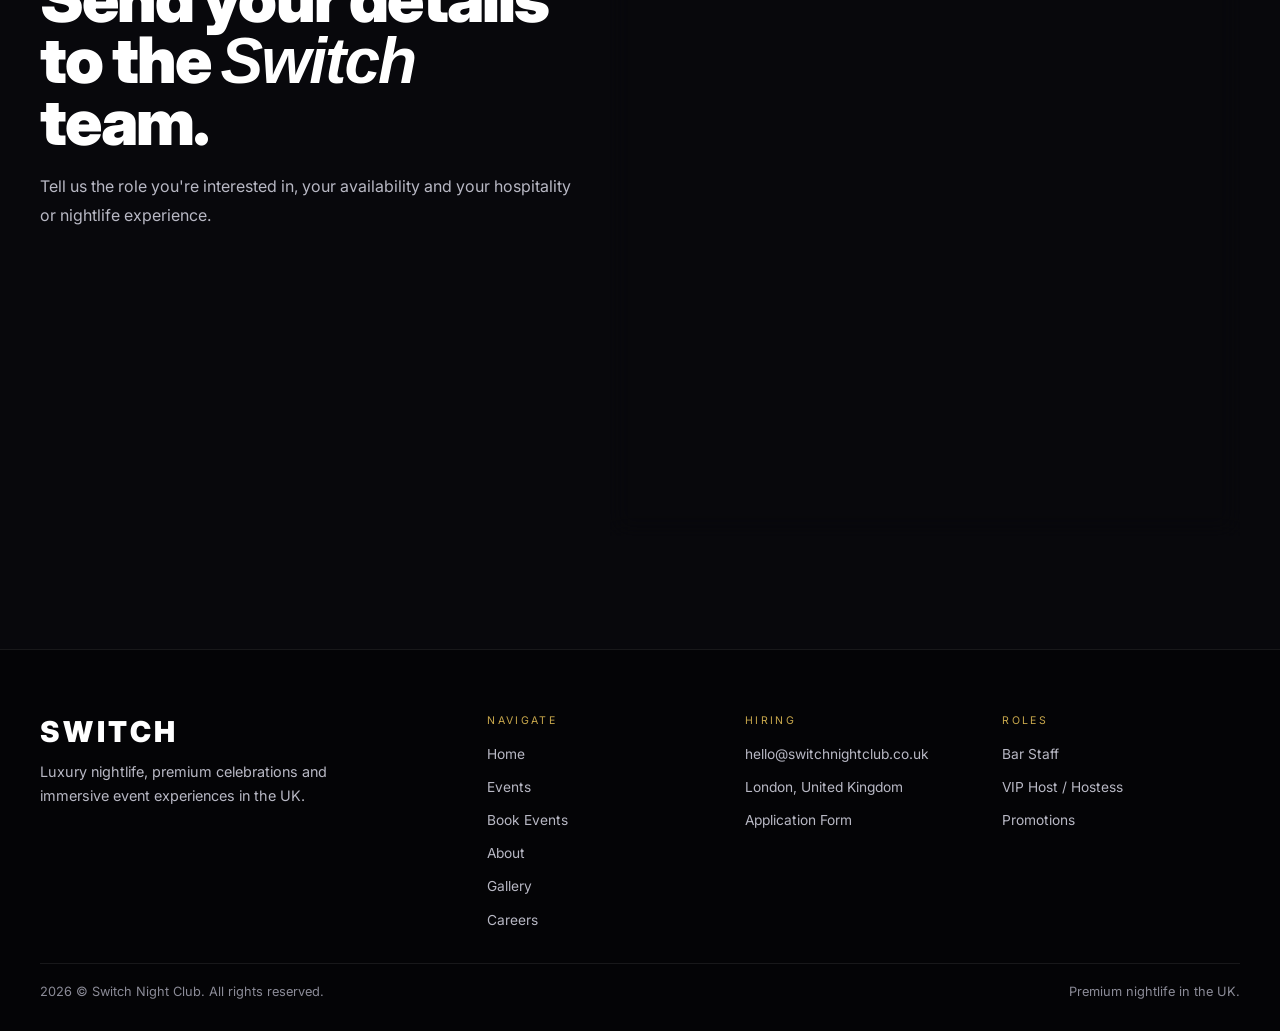
==== commit 6d42dbcb: "Add files via upload" ====
--- a/careers.html
+++ b/careers.html
@@ -1,114 +1 @@
-<!DOCTYPE html>
-<html lang="en">
-<head>
-  <meta charset="UTF-8"/>
-  <meta name="viewport" content="width=device-width, initial-scale=1.0"/>
-  <title>Switch Careers</title>
-  <meta name="description" content="Careers at Switch Nightclub. Apply for bar staff, VIP host, promotions and operations roles."/>
-  <link rel="stylesheet" href="style.css"/>
-</head>
-<body>
-<div id="cursor"></div>
-<div id="prog"></div>
-<nav id="nav" class="on">
-  <a href="index.html#home" class="nav-logo">SWITCH</a>
-  <div class="nav-links" id="navLinks">
-    <a href="index.html#events">Events</a>
-    <a href="index.html#services">Book Events</a>
-    <a href="index.html#about">About</a>
-    <a href="index.html#gallery">Gallery</a>
-    <a href="careers.html">Careers</a>
-    <a href="index.html#contact">Contact</a>
-  </div>
-  <div class="nav-actions">
-    <a class="nav-cta link-btn" href="#apply">Apply Now</a>
-    <button class="nav-toggle" id="navToggle" aria-label="Open menu" aria-expanded="false" aria-controls="mobileMenu">
-      <span></span><span></span><span></span>
-    </button>
-  </div>
-</nav>
-<div class="mobile-menu" id="mobileMenu" aria-hidden="true">
-  <div class="mobile-menu-inner">
-    <a href="index.html#events">Events</a>
-    <a href="index.html#services">Book Events</a>
-    <a href="index.html#about">About</a>
-    <a href="index.html#gallery">Gallery</a>
-    <a href="careers.html">Careers</a>
-    <a href="index.html#contact">Contact</a>
-  </div>
-</div>
-<section class="page-hero">
-  <div class="page-hero-inner">
-    <p class="page-kicker">/ Join the Switch Team</p>
-    <h1 class="page-title">Build the <em>night</em> with us.</h1>
-    <p class="page-sub">We are hiring confident, energetic and professional team members for event nights, VIP service and front-of-house operations. This page is dedicated to staff applications and separate from customer event bookings.</p>
-  </div>
-</section>
-<section class="s-dark">
-  <div class="careers-wrap">
-    <div class="careers-panel">
-      <p class="eyebrow">/ Open Roles</p>
-      <h2 class="sec-t">Now Hiring</h2>
-      <div class="careers-list">
-        <div class="role-card">
-          <h3>Bar Staff</h3>
-          <p>Fast-paced service roles for busy event nights. Experience with nightlife or hospitality is preferred.</p>
-          <div class="role-meta"><span>Part Time</span><span>Night Shifts</span><span>London</span></div>
-        </div>
-        <div class="role-card">
-          <h3>VIP Host / Hostess</h3>
-          <p>Welcome guests, manage premium table experiences and support high-end bookings with confidence and style.</p>
-          <div class="role-meta"><span>Guest Facing</span><span>Weekends</span><span>Premium Service</span></div>
-        </div>
-        <div class="role-card">
-          <h3>Security & Door Team</h3>
-          <p>Maintain a safe, professional entry experience and support venue operations throughout event nights.</p>
-          <div class="role-meta"><span>Licensed</span><span>Evenings</span><span>Experienced</span></div>
-        </div>
-        <div class="role-card">
-          <h3>Promotions Team</h3>
-          <p>Help market event nights, attract the right crowd and build Switch culture online and on the ground.</p>
-          <div class="role-meta"><span>Flexible</span><span>Social</span><span>Events</span></div>
-        </div>
-      </div>
-    </div>
-    <div class="careers-form" id="apply">
-      <p class="eyebrow">/ Staff Application</p>
-      <h2 class="sec-t" style="font-size:clamp(2rem,4vw,3rem);margin-bottom:1.5rem;">Apply Here</h2>
-      <form>
-        <div class="form-grid">
-          <div class="input-group"><label>First Name</label><input type="text" placeholder="First name"></div>
-          <div class="input-group"><label>Last Name</label><input type="text" placeholder="Last name"></div>
-        </div>
-        <div class="form-grid">
-          <div class="input-group"><label>Email</label><input type="email" placeholder="you@example.com"></div>
-          <div class="input-group"><label>Phone</label><input type="tel" placeholder="+44"></div>
-        </div>
-        <div class="input-group"><label>Role Applying For</label>
-          <select>
-            <option>Bar Staff</option>
-            <option>VIP Host / Hostess</option>
-            <option>Security & Door Team</option>
-            <option>Promotions Team</option>
-            <option>Other</option>
-          </select>
-        </div>
-        <div class="input-group"><label>Experience</label><textarea placeholder="Tell us about your experience, availability and why you want to join Switch."></textarea></div>
-        <button type="submit" class="btn-g">Submit Application</button>
-        <p class="form-note">This page is ready on the front end. To receive submissions, connect the form to Formspree, Netlify Forms or your email backend.</p>
-      </form>
-    </div>
-  </div>
-</section>
-<footer>
-  <div class="ft-top">
-    <div class="ft-brand"><div class="ft-logo">SWITCH</div><p>UK's premium nightlife venue.<br>Afrobeats. Weddings. Private Events.</p></div>
-    <div class="ft-col"><p>Navigate</p><a href="index.html">Home</a><a href="index.html#events">Events</a><a href="index.html#services">Book Events</a><a href="careers.html">Careers</a></div>
-    <div class="ft-col"><p>Apply</p><a href="#apply">Application Form</a><a href="mailto:hello@switchnightclub.co.uk">Email Hiring Team</a></div>
-    <div class="ft-col"><p>Follow</p><a href="#">Instagram</a><a href="#">TikTok</a><a href="#">Facebook</a><a href="#">YouTube</a></div>
-  </div>
-  <div class="ft-bot"><span>2026 © Switch Nightclub. All rights reserved.</span><span>London, UK</span></div>
-</footer>
-<script src="script.js"></script>
-</body>
-</html>
+<!DOCTYPE html><html lang="en"><head><meta charset="UTF-8"/><meta name="viewport" content="width=device-width, initial-scale=1.0"/><title>Careers | Switch Night Club</title><meta name="description" content="Careers at Switch Night Club. Apply for bar staff, VIP host, promotions and operations roles."/><link rel="stylesheet" href="style.css"/></head><body data-page="careers"><div id="cursor"></div><div id="prog"></div><nav id="nav" class="on"><a href="index.html" class="nav-logo">SWITCH <small>UK</small></a><div class="nav-links"><a href="index.html">Home</a><a href="events.html">Events</a><a href="services.html">Book Events</a><a href="about.html">About</a><a href="gallery.html">Gallery</a><a href="careers.html" class="active">Careers</a></div><div class="nav-actions"><div class="nav-socials"><a class="social-icon" href="#" aria-label="Instagram"><svg viewBox="0 0 24 24"><path d="M7 2h10a5 5 0 0 1 5 5v10a5 5 0 0 1-5 5H7a5 5 0 0 1-5-5V7a5 5 0 0 1 5-5m9.5 2A1.5 1.5 0 1 0 18 5.5 1.5 1.5 0 0 0 16.5 4M12 7a5 5 0 1 0 5 5 5 5 0 0 0-5-5m0 2a3 3 0 1 1-3 3 3 3 0 0 1 3-3z"/></svg></a><a class="social-icon" href="#" aria-label="TikTok"><svg viewBox="0 0 24 24"><path d="M15 3c.38 1.78 1.72 3.12 3.5 3.5V9a6.8 6.8 0 0 1-3.5-1V14a5 5 0 1 1-5-5c.34 0 .67.03 1 .1v2.6a2.6 2.6 0 1 0 2 2.52V3z"/></svg></a><a class="social-icon" href="#" aria-label="Facebook"><svg viewBox="0 0 24 24"><path d="M13.5 22v-8H16l.5-3h-3V9.2c0-.87.28-1.45 1.53-1.45H16.7V5.1c-.3-.04-1.31-.1-2.49-.1-2.46 0-4.15 1.5-4.15 4.26V11H7.5v3h2.56v8z"/></svg></a></div><a class="nav-cta" href="#apply">Apply Now</a><button class="nav-toggle" id="navToggle" aria-label="Open menu" aria-expanded="false" aria-controls="mobileMenu"><span></span><span></span><span></span></button></div></nav><div class="mobile-menu" id="mobileMenu" aria-hidden="true"><div class="mobile-menu-inner"><a href="index.html">Home</a><a href="events.html">Events</a><a href="services.html">Book Events</a><a href="about.html">About</a><a href="gallery.html">Gallery</a><a href="careers.html" class="active">Careers</a></div></div><section class="page-hero"><div class="page-hero-inner"><div><p class="page-kicker">/ Careers</p><h1 class="page-title">Build the <em>night</em> with us.</h1><p class="page-sub">We are looking for confident, polished and energetic people who can help deliver a premium guest experience across event nights and private bookings.</p><div class="page-actions"><a class="btn-g" href="#apply">Apply Now</a><a class="btn-o" href="about.html">About Switch</a></div></div><div class="hero-image-wrap"><div class="hero-image" style="background-image:url('4.jpeg')"></div></div></div></section><section class="s-dark"><div class="container"><div class="sec-hd"><div><p class="eyebrow sr">/ Open Roles</p><h2 class="sec-t sr" style="--d:.08s">Join the team</h2></div></div><div class="careers-list" style="grid-template-columns:repeat(2,1fr)"><article class="role-card sr"><h3>Bar Staff</h3><p>Fast-paced service role supporting busy premium event nights and private functions.</p><div class="role-meta"><span>Part Time</span><span>Night Shifts</span><span>London</span></div></article><article class="role-card sr" style="--d:.08s"><h3>VIP Host / Hostess</h3><p>Guide premium guests, manage table journeys and deliver a polished front-facing experience.</p><div class="role-meta"><span>Guest Facing</span><span>Weekends</span><span>Premium Service</span></div></article><article class="role-card sr" style="--d:.16s"><h3>Security & Door Team</h3><p>Maintain a confident, professional and safe arrival experience for guests and private event clients.</p><div class="role-meta"><span>Licensed</span><span>Evenings</span><span>Experienced</span></div></article><article class="role-card sr" style="--d:.24s"><h3>Promotions Team</h3><p>Support campaign launches, community buzz and digital/event-side growth for Switch nights.</p><div class="role-meta"><span>Flexible</span><span>Events</span><span>Social Media</span></div></article></div></div></section><section id="apply" class="s-blk"><div class="container"><div class="contact-grid"><div><p class="eyebrow sr">/ Apply</p><h2 class="contact-h sr" style="--d:.08s">Send your details to the <em>Switch</em> team.</h2><p class="contact-desc sr" style="--d:.14s">Tell us the role you're interested in, your availability and your hospitality or nightlife experience.</p></div><form class="contact-form card-glass sr" style="padding:1.5rem"><div class="form-grid"><div class="input-group"><label>First Name</label><input type="text" placeholder="First name"></div><div class="input-group"><label>Last Name</label><input type="text" placeholder="Last name"></div></div><div class="form-grid"><div class="input-group"><label>Email</label><input type="email" placeholder="you@example.com"></div><div class="input-group"><label>Phone</label><input type="tel" placeholder="+44"></div></div><div class="input-group"><label>Role Applying For</label><select><option>Bar Staff</option><option>VIP Host / Hostess</option><option>Security & Door Team</option><option>Promotions Team</option><option>Other</option></select></div><div class="input-group"><label>Experience</label><textarea placeholder="Tell us about your experience, availability and why you'd like to join Switch."></textarea></div><button type="submit" class="btn-g">Submit Application</button><p class="form-note">To receive applications, connect this form to Formspree, Netlify Forms or your backend.</p></form></div></div></section><a class="sticky-book" href="#apply">Apply</a><footer class="footer"><div class="footer-grid"><div class="ft-brand"><div class="ft-logo">SWITCH</div><p>Luxury nightlife, premium celebrations and immersive event experiences in the UK.</p></div><div class="ft-col"><p>Navigate</p><a href="index.html">Home</a><a href="events.html">Events</a><a href="services.html">Book Events</a><a href="about.html">About</a><a href="gallery.html">Gallery</a><a href="careers.html">Careers</a></div><div class="ft-col"><p>Hiring</p><span>hello@switchnightclub.co.uk</span><span>London, United Kingdom</span><a href="#apply">Application Form</a></div><div class="ft-col"><p>Roles</p><span>Bar Staff</span><span>VIP Host / Hostess</span><span>Promotions</span></div></div><div class="ft-bot"><span>2026 © Switch Night Club. All rights reserved.</span><span>Premium nightlife in the UK.</span></div></footer><script src="script.js"></script></body></html>
--- a/style.css
+++ b/style.css
@@ -1,382 +1,144 @@
 @import url('https://fonts.googleapis.com/css2?family=Inter:wght@300;400;500;700;900&display=swap');
-*,*::before,*::after{margin:0;padding:0;box-sizing:border-box;}
+*,*::before,*::after{margin:0;padding:0;box-sizing:border-box}
 :root{
-  --blk:#060608;--off:#0c0c0f;--card:#131316;
-  --bdr:rgba(255,255,255,.07);
-  --gold:#c9a84c;--goldh:#e8d070;
-  --n1:#ff2d78;--n2:#00f0ff;--n3:#b94fff;
-  --text:#dddde8;--mut:#4e4e5a;
-  --font:'Inter',sans-serif;
-  --spring:cubic-bezier(.16,1,.3,1);
+  --blk:#060608;--off:#0c0c0f;--card:#131316;--card2:#101014;
+  --bdr:rgba(255,255,255,.08);--bdr2:rgba(255,255,255,.14);
+  --gold:#c9a84c;--goldh:#e8d070;--n1:#ff2d78;--n2:#00f0ff;--n3:#b94fff;
+  --text:#dddde8;--mut:#8b8b97;--mut2:#575765;--font:'Inter',sans-serif;
+  --spring:cubic-bezier(.16,1,.3,1);--shadow:0 28px 80px rgba(0,0,0,.55);
 }
-html{scroll-behavior:smooth;}
-body{background:var(--blk);color:var(--text);font-family:var(--font);overflow-x:hidden;cursor:none;}
+html{scroll-behavior:smooth}
+body{background:var(--blk);color:var(--text);font-family:var(--font);overflow-x:hidden;cursor:none}
+a{text-decoration:none;color:inherit}
+img{max-width:100%;display:block}
+button,input,textarea,select{font:inherit}
+body.menu-open{overflow:hidden}
 
-/* ── CURSOR ──────────────────────────── */
-#cursor{
-  position:fixed;z-index:9999;pointer-events:none;
-  top:0;left:0;
-  width:36px;height:36px;
-  border-radius:50%;
-  border:1.5px solid rgba(201,168,76,.55);
-  transform:translate(-50%,-50%);
-  transition:width .35s var(--spring),height .35s var(--spring),
-             border-color .3s,background .3s,
-             transform .05s linear;
-  will-change:left,top;
+#cursor{position:fixed;z-index:9999;pointer-events:none;top:0;left:0;width:36px;height:36px;border-radius:50%;border:1.5px solid rgba(201,168,76,.55);transform:translate(-50%,-50%);transition:width .35s var(--spring),height .35s var(--spring),border-color .3s,background .3s,transform .05s linear;will-change:left,top}
+body.c-h #cursor{width:60px;height:60px;border-color:var(--gold);background:rgba(201,168,76,.06)}
+body.c-img #cursor{width:84px;height:84px;border-color:var(--goldh);background:rgba(201,168,76,.1)}
+#prog{position:fixed;top:0;left:0;height:2px;z-index:8000;width:100%;transform-origin:left center;transform:scaleX(0);background:linear-gradient(90deg,var(--gold),var(--n3))}
+
+#nav{position:fixed;top:0;left:0;right:0;z-index:7000;display:flex;align-items:center;justify-content:space-between;padding:1.1rem 2.5rem;border-bottom:.5px solid transparent;transition:background .4s,backdrop-filter .4s,border-color .4s}
+#nav.on{background:rgba(6,6,8,.92);backdrop-filter:blur(18px);border-color:var(--bdr)}
+.nav-logo{font-size:1.25rem;font-weight:900;letter-spacing:.18em;color:#fff;cursor:none;display:flex;align-items:center;gap:.65rem}
+.nav-logo small{font-size:.58rem;color:var(--gold);letter-spacing:.24em;font-weight:700}
+.nav-links{display:flex;gap:1.45rem;align-items:center}
+.nav-links a,.mobile-menu a{color:var(--mut);font-size:.72rem;letter-spacing:.12em;text-transform:uppercase;position:relative;transition:color .2s;cursor:none}
+.nav-links a::after,.mobile-menu a::after{content:'';position:absolute;bottom:-4px;left:0;right:0;height:1px;background:var(--gold);transform:scaleX(0);transform-origin:left;transition:transform .3s}
+.nav-links a:hover,.mobile-menu a:hover,.nav-links a.active,.mobile-menu a.active{color:#fff}
+.nav-links a:hover::after,.mobile-menu a:hover::after,.nav-links a.active::after,.mobile-menu a.active::after{transform:scaleX(1)}
+.nav-links a.active,.mobile-menu a.active{color:var(--gold)}
+.nav-actions{display:flex;align-items:center;gap:.9rem}
+.nav-socials{display:flex;gap:.45rem;align-items:center}
+.social-icon{width:32px;height:32px;border-radius:999px;border:.5px solid var(--bdr);display:inline-flex;align-items:center;justify-content:center;color:var(--mut);transition:border-color .25s,color .25s,transform .25s;background:rgba(255,255,255,.02);cursor:none}
+.social-icon svg{width:14px;height:14px;fill:currentColor}
+.social-icon:hover{border-color:rgba(201,168,76,.5);color:var(--gold);transform:translateY(-2px)}
+.nav-cta,.btn-g,.btn-o,.ev-btn,.sticky-book{display:inline-flex;align-items:center;justify-content:center;gap:.55rem}
+.nav-cta,.btn-g{background:var(--gold);color:#000;border:none;padding:.78rem 1.4rem;font-size:.72rem;font-weight:800;letter-spacing:.11em;text-transform:uppercase;cursor:none;transition:background .2s,transform .2s,box-shadow .2s}
+.nav-cta:hover,.btn-g:hover{background:var(--goldh);box-shadow:0 12px 24px rgba(201,168,76,.18)}
+.btn-o,.ev-btn{background:transparent;color:#fff;border:.5px solid rgba(255,255,255,.25);padding:.82rem 1.5rem;font-size:.76rem;letter-spacing:.1em;text-transform:uppercase;cursor:none;transition:border-color .2s,color .2s,transform .2s}
+.btn-o:hover,.ev-btn:hover{border-color:var(--gold);color:var(--gold)}
+.nav-toggle{display:none;width:48px;height:48px;background:transparent;border:none;position:relative;cursor:none}
+.nav-toggle span{position:absolute;left:12px;right:12px;height:2px;background:#fff;transition:transform .3s,opacity .3s,top .3s}
+.nav-toggle span:nth-child(1){top:16px}.nav-toggle span:nth-child(2){top:23px}.nav-toggle span:nth-child(3){top:30px}
+.nav-toggle.active span:nth-child(1){top:23px;transform:rotate(45deg)}
+.nav-toggle.active span:nth-child(2){opacity:0}.nav-toggle.active span:nth-child(3){top:23px;transform:rotate(-45deg)}
+.mobile-menu{position:fixed;inset:78px 1rem auto 1rem;background:rgba(10,10,14,.98);border:.5px solid var(--bdr);backdrop-filter:blur(18px);padding:1rem;z-index:6800;opacity:0;pointer-events:none;transform:translateY(-10px);transition:opacity .25s,transform .25s;border-radius:22px;box-shadow:var(--shadow)}
+.mobile-menu.open{opacity:1;pointer-events:auto;transform:translateY(0)}
+.mobile-menu-inner{display:flex;flex-direction:column;gap:1rem}
+.mobile-menu .nav-socials{margin-top:.5rem}
+
+.ticker{background:var(--gold);overflow:hidden;padding:.5rem 0;white-space:nowrap}
+.ticker-track{display:inline-flex;animation:tick 25s linear infinite}
+.ticker-track span{font-size:.64rem;font-weight:800;letter-spacing:.18em;text-transform:uppercase;color:#000;padding:0 1.45rem}.ticker-track b{color:rgba(0,0,0,.35)}
+@keyframes tick{from{transform:translateX(0)}to{transform:translateX(-50%)}}
+
+section{padding:7rem 2.5rem;position:relative}
+.page-shell{padding-top:5.6rem}
+.container{max-width:1240px;margin:0 auto}
+.eyebrow,.page-kicker{font-size:.65rem;letter-spacing:.32em;text-transform:uppercase;color:var(--gold);margin-bottom:1rem}
+.sec-hd{display:flex;justify-content:space-between;gap:2rem;align-items:end;margin-bottom:3rem}
+.sec-t,.page-title{font-size:clamp(2.5rem,5.5vw,4.4rem);font-weight:900;line-height:.95;letter-spacing:-.03em;color:#fff}
+.page-title em,.sec-t em,.home-h em,.about-h em{font-style:normal;color:var(--gold)}
+.lead{font-size:1rem;line-height:1.85;color:#b8b8c4;max-width:760px}
+.card-glass{background:linear-gradient(180deg,rgba(21,21,28,.94),rgba(12,12,16,.86));border:.5px solid var(--bdr);box-shadow:var(--shadow);backdrop-filter:blur(12px)}
+
+.sr{opacity:0;transform:translateY(40px);transition:opacity .8s var(--spring) var(--d,0s),transform .8s var(--spring) var(--d,0s)}
+.sr.in{opacity:1;transform:translateY(0)}
+.clip-line{display:block;overflow:hidden}
+.clip-line .inner,.clip-line em{display:block;transform:translateY(110%);transition:transform .9s var(--spring) var(--d,0s)}
+.clip-line.in .inner,.clip-line.in em{transform:translateY(0)}
+
+#intro-wrap{height:280vh;position:relative}
+#intro{position:sticky;top:0;height:100vh;display:flex;flex-direction:column;align-items:center;justify-content:center;background:#04040a;overflow:hidden}
+#introCanvas{position:absolute;inset:0;width:100%;height:100%;z-index:1}
+.intro-vignette{position:absolute;inset:0;z-index:2;background:radial-gradient(ellipse 70% 60% at 50% 50%,rgba(109,40,217,.22),transparent 72%),radial-gradient(ellipse 100% 40% at 50% 100%,rgba(0,0,0,.7),transparent)}
+.intro-top{position:absolute;top:5.8rem;left:50%;transform:translateX(-50%);z-index:4;width:100%;text-align:center;pointer-events:none}
+.intro-tag{display:inline-block;font-size:.65rem;letter-spacing:.32em;text-transform:uppercase;color:var(--gold);text-shadow:0 0 8px rgba(212,175,55,.28);opacity:0;transform:translateY(-14px);animation:introTagFadeSlide 1s ease forwards;animation-delay:.45s}
+@keyframes introTagFadeSlide{from{opacity:0;transform:translateY(-14px)}to{opacity:1;transform:translateY(0)}}
+.intro-title-wrap{position:relative;z-index:4;text-align:center;display:flex;flex-direction:column;gap:.25rem}
+.title-clip{overflow:hidden}.title-line{font-weight:900;letter-spacing:-.05em;font-size:clamp(3.4rem,12vw,9rem);line-height:.9;color:#fff;will-change:transform}.gold-line{color:var(--gold)}
+.intro-bottom{position:absolute;bottom:2rem;left:2.5rem;right:2.5rem;z-index:4;display:flex;justify-content:space-between;align-items:flex-end}
+.intro-sub{font-size:.72rem;letter-spacing:.22em;text-transform:uppercase;color:#f2f2f7}
+.scroll-ind{display:flex;align-items:center;gap:.8rem;color:#b4b4c0;font-size:.68rem;letter-spacing:.18em;text-transform:uppercase}.scroll-bar{width:84px;height:1px;background:rgba(255,255,255,.14);position:relative;overflow:hidden}.scroll-fill{width:42px;height:100%;background:var(--gold);animation:scrollPulse 1.8s ease-in-out infinite}@keyframes scrollPulse{0%,100%{transform:translateX(-40px)}50%{transform:translateX(84px)}}
+
+.s-home{min-height:100vh;background:linear-gradient(180deg,#050507 0%,#09090d 100%);overflow:hidden}
+.grid-bg,.home-glow{position:absolute;inset:0;pointer-events:none}.grid-bg{background-image:linear-gradient(rgba(255,255,255,.04) 1px,transparent 1px),linear-gradient(90deg,rgba(255,255,255,.04) 1px,transparent 1px);background-size:72px 72px;mask-image:linear-gradient(180deg,transparent 0%,#000 18%,#000 84%,transparent 100%);opacity:.22}.home-glow{left:50%;top:42%;width:58vw;height:58vw;max-width:820px;max-height:820px;background:radial-gradient(circle,rgba(201,168,76,.12),rgba(185,79,255,.08),transparent 62%);transform:translate(-50%,-50%)}
+.home-inner{position:relative;z-index:2;max-width:1180px;margin:0 auto;padding-top:4rem}.home-h{font-size:clamp(3rem,8vw,6.4rem);font-weight:900;line-height:.92;letter-spacing:-.04em;color:#fff;max-width:850px}.home-sub{max-width:720px;font-size:1rem;line-height:1.9;color:#b8b8c4;margin-top:1.2rem}.home-btns{display:flex;flex-wrap:wrap;gap:1rem;margin-top:2rem}.home-stats{display:flex;flex-wrap:wrap;align-items:center;gap:1.25rem;margin-top:2.5rem;padding-top:1.25rem;border-top:.5px solid var(--bdr)}.hs b{display:block;font-size:1.55rem;color:#fff;font-weight:900;line-height:1}.hs span{display:block;font-size:.64rem;letter-spacing:.16em;text-transform:uppercase;color:var(--mut);margin-top:.4rem}.hsd{width:1px;height:40px;background:var(--bdr)}.h-rule{width:100%;height:1px;background:linear-gradient(90deg,transparent,rgba(201,168,76,.38),transparent);margin-top:3.5rem}
+
+.preview-grid,.service-preview-grid,.testimonial-grid,.faq-grid,.insta-grid,.event-grid,.package-grid,.story-grid,.careers-list,.info-grid,.feature-grid,.gallery-grid,.footer-grid{display:grid;gap:1.25rem}
+.preview-grid,.service-preview-grid,.testimonial-grid{grid-template-columns:repeat(3,1fr)}
+.feature-card,.preview-card,.service-card,.testimonial-card,.faq-card,.info-card,.event-card,.package-card,.story-card,.role-card,.contact-card,.map-card{background:linear-gradient(180deg,rgba(21,21,28,.94),rgba(12,12,16,.86));border:.5px solid var(--bdr);padding:1.4rem;transition:transform .35s var(--spring),border-color .25s,box-shadow .35s;box-shadow:0 18px 40px rgba(0,0,0,.18)}
+.feature-card:hover,.preview-card:hover,.service-card:hover,.testimonial-card:hover,.faq-card:hover,.info-card:hover,.event-card:hover,.package-card:hover,.story-card:hover,.role-card:hover,.contact-card:hover{transform:translateY(-8px);border-color:rgba(201,168,76,.28)}
+.feature-card h3,.preview-card h3,.service-card h3,.event-card h3,.package-card h3,.role-card h3,.story-card h3,.contact-card h3{font-size:1.15rem;color:#fff;margin-bottom:.75rem}.feature-card p,.preview-card p,.service-card p,.testimonial-card p,.faq-card p,.event-card p,.package-card p,.story-card p,.role-card p,.contact-card p,.map-card p{font-size:.96rem;line-height:1.75;color:#b8b8c4}
+.feature-card .meta,.event-meta,.package-meta,.role-meta,.contact-meta{display:flex;flex-wrap:wrap;gap:.5rem;margin-top:1rem}.feature-card .meta span,.event-meta span,.package-meta span,.role-meta span,.contact-meta span,.filter-btn{font-size:.64rem;letter-spacing:.16em;text-transform:uppercase;padding:.55rem .75rem;border:.5px solid var(--bdr);color:var(--mut);background:rgba(255,255,255,.02)}
+.feature-card .num{display:inline-flex;width:40px;height:40px;border-radius:999px;border:.5px solid rgba(201,168,76,.28);align-items:center;justify-content:center;color:var(--gold);font-size:.72rem;margin-bottom:1rem}
+.preview-image,.story-image,.hero-image,.gallery-thumb,.event-hero-image,.service-hero-image,.about-hero-image{min-height:260px;background-size:cover;background-position:center;border:.5px solid var(--bdr);overflow:hidden}
+.preview-card .preview-image,.service-card .preview-image{min-height:220px;margin-bottom:1rem}
+
+.page-hero{padding:11rem 2.5rem 5rem;background:linear-gradient(180deg,#060608 0%,#0c0c0f 100%);position:relative;overflow:hidden}
+.page-hero::before{content:"";position:absolute;inset:0;background:radial-gradient(circle at 20% 20%,rgba(201,168,76,.12),transparent 35%),radial-gradient(circle at 80% 30%,rgba(185,79,255,.08),transparent 30%);pointer-events:none}
+.page-hero-inner{position:relative;z-index:1;max-width:1180px;margin:0 auto;display:grid;grid-template-columns:1.05fr .95fr;gap:2rem;align-items:end}.page-sub{font-size:1rem;line-height:1.85;color:#b8b8c4;max-width:700px;margin-top:1rem}.page-actions{display:flex;flex-wrap:wrap;gap:1rem;margin-top:2rem}
+.hero-image-wrap{position:relative}.hero-image{height:420px;filter:saturate(1.02)}.hero-image-wrap::after{content:"";position:absolute;inset:auto 18px 18px auto;width:180px;height:180px;border:.5px solid rgba(201,168,76,.2)}
+
+.s-dark{background:#050507}.s-blk{background:#08080c}.s-alt{background:linear-gradient(180deg,#07070a 0%,#0b0b10 100%)}
+
+.ev-list{display:grid;gap:1rem}.ev-row{display:grid;grid-template-columns:70px 1.6fr 1fr auto;gap:1rem;align-items:center;padding:1.35rem;border:.5px solid var(--bdr);background:rgba(255,255,255,.02);transition:border-color .25s,transform .25s}.ev-row:hover{border-color:rgba(201,168,76,.28);transform:translateY(-4px)}.ev-n{font-size:.72rem;letter-spacing:.24em;color:var(--gold)}.ev-info h3{font-size:1.2rem;color:#fff;margin-bottom:.35rem}.ev-info p{font-size:.92rem;color:#b6b6c1}.ev-tag{font-size:.68rem;letter-spacing:.18em;text-transform:uppercase;color:var(--mut)}
+.event-grid{grid-template-columns:repeat(3,1fr)}.event-card .event-image{height:230px;background-size:cover;background-position:center;margin-bottom:1rem;border:.5px solid var(--bdr)}.event-card .date-pill{display:inline-flex;padding:.5rem .8rem;background:rgba(201,168,76,.08);border:.5px solid rgba(201,168,76,.18);color:var(--gold);font-size:.65rem;letter-spacing:.15em;text-transform:uppercase;margin-bottom:.9rem}.event-card .card-actions{display:flex;gap:.8rem;flex-wrap:wrap;margin-top:1.1rem}
+
+.package-grid{grid-template-columns:repeat(2,1fr)}.package-card ul{margin:1rem 0 1.15rem 1.1rem;color:#d7d7e2;line-height:1.85}.package-card li{margin-bottom:.35rem}.package-price{font-size:1.3rem;color:#fff;font-weight:800;margin-top:.5rem}.package-price small{font-size:.8rem;color:var(--mut);font-weight:500}.package-card .card-actions{display:flex;gap:.8rem;flex-wrap:wrap;margin-top:1.25rem}
+
+.story-grid{grid-template-columns:repeat(2,1fr);align-items:center}.story-card{padding:2rem}.story-points{display:grid;gap:1rem;margin-top:1.5rem}.story-point{display:flex;gap:1rem;align-items:flex-start;border-top:.5px solid var(--bdr);padding-top:1rem}.story-point span{color:var(--gold);font-size:1.1rem;line-height:1}
+
+.filter-row{display:flex;flex-wrap:wrap;gap:.8rem;margin-bottom:1.5rem}.filter-btn{cursor:none;transition:border-color .25s,color .25s,background .25s}.filter-btn.active,.filter-btn:hover{color:#fff;border-color:rgba(201,168,76,.4);background:rgba(201,168,76,.1)}
+.gallery-page-wrap{position:relative}.gallery-grid{grid-template-columns:repeat(3,1fr)}.gallery-item{position:relative;overflow:hidden;background:var(--card);border:.5px solid var(--bdr);min-height:280px;transition:transform .35s var(--spring),border-color .25s,opacity .25s}.gallery-item.hide{display:none}.gallery-item:hover{transform:translateY(-8px);border-color:rgba(201,168,76,.32)}.gallery-item:nth-child(1),.gallery-item:nth-child(5){grid-column:span 2;min-height:360px}.gallery-thumb{position:absolute;inset:0;transition:transform 4s ease}.gallery-item:hover .gallery-thumb{transform:scale(1.06)}.gallery-item::before{content:'';position:absolute;inset:0;background:linear-gradient(to top,rgba(0,0,0,.75),transparent 55%)}.gallery-caption{position:absolute;left:0;right:0;bottom:0;padding:1.2rem;display:flex;justify-content:space-between;gap:1rem;align-items:end}.gallery-caption h3{font-size:1rem;color:#fff}.gallery-caption span{font-size:.65rem;letter-spacing:.18em;text-transform:uppercase;color:var(--gold)}
+.lightbox{position:fixed;inset:0;background:rgba(5,5,8,.92);display:flex;align-items:center;justify-content:center;padding:2rem;z-index:9000;opacity:0;pointer-events:none;transition:opacity .25s}.lightbox.open{opacity:1;pointer-events:auto}.lightbox-inner{position:relative;max-width:min(1100px,100%);width:100%;background:#0c0c11;border:.5px solid var(--bdr);padding:1rem;box-shadow:var(--shadow)}.lightbox-image{width:100%;aspect-ratio:16/10;background-size:cover;background-position:center}.lightbox-meta{display:flex;justify-content:space-between;gap:1rem;flex-wrap:wrap;padding-top:1rem}.lightbox-meta h3{font-size:1.2rem;color:#fff}.lightbox-meta p{font-size:.92rem;color:#b6b6c1;max-width:650px;line-height:1.7}.lightbox-close{position:absolute;top:.7rem;right:.7rem;width:42px;height:42px;border:none;background:rgba(255,255,255,.04);color:#fff;border:.5px solid var(--bdr);cursor:none}
+
+.instagram-strip{display:grid;grid-template-columns:repeat(4,1fr);gap:1rem}.insta-card{position:relative;min-height:200px;border:.5px solid var(--bdr);overflow:hidden}.insta-card .gallery-thumb{position:absolute}.insta-card::after{content:'@switchnightclub';position:absolute;left:1rem;bottom:1rem;font-size:.68rem;letter-spacing:.18em;text-transform:uppercase;color:#fff;background:rgba(0,0,0,.35);padding:.5rem .7rem;border:.5px solid rgba(255,255,255,.12)}
+
+.contact-grid{display:grid;grid-template-columns:1.02fr .98fr;gap:2rem;align-items:start}.contact-h{font-size:clamp(2.6rem,5vw,4.1rem);font-weight:900;line-height:.95;letter-spacing:-.03em;color:#fff;margin-bottom:1.2rem}.contact-desc{font-size:1rem;color:#b8b8c4;line-height:1.85;max-width:560px}.contact-r{display:grid;gap:1rem}.contact-card a{color:#fff}.contact-form{display:grid;gap:1rem}.form-grid{display:grid;grid-template-columns:1fr 1fr;gap:1rem}.input-group{display:grid;gap:.55rem}.input-group label{font-size:.68rem;letter-spacing:.18em;text-transform:uppercase;color:var(--gold)}.input-group input,.input-group textarea,.input-group select{background:#0f0f14;border:.5px solid var(--bdr);color:#fff;padding:1rem;min-height:54px}.input-group textarea{min-height:150px;resize:vertical}.form-note{font-size:.82rem;line-height:1.7;color:var(--mut)}.map-card{min-height:260px;display:flex;align-items:center;justify-content:center;text-align:center;background:linear-gradient(135deg,rgba(201,168,76,.08),rgba(185,79,255,.04));border:.5px dashed rgba(201,168,76,.28)}
+
+.footer{background:#040406;padding:4rem 2.5rem 2rem;border-top:.5px solid var(--bdr)}.footer-grid{max-width:1240px;margin:0 auto;grid-template-columns:1.8fr 1fr 1fr 1fr}.ft-logo{font-size:1.8rem;font-weight:900;letter-spacing:.12em;color:#fff;margin-bottom:.7rem}.ft-brand p{font-size:.9rem;color:#b8b8c4;line-height:1.7;max-width:340px}.ft-col{display:flex;flex-direction:column;gap:.7rem}.ft-col p{font-size:.66rem;letter-spacing:.22em;text-transform:uppercase;color:var(--gold);margin-bottom:.3rem}.ft-col a,.ft-col span{font-size:.86rem;color:#b8b8c4;line-height:1.6}.ft-col a:hover{color:#fff}.ft-bot{max-width:1240px;margin:2rem auto 0;padding-top:1.25rem;border-top:.5px solid var(--bdr);display:flex;justify-content:space-between;gap:1rem;flex-wrap:wrap;color:var(--mut);font-size:.8rem}
+.sticky-book{position:fixed;right:1rem;bottom:1rem;z-index:6500;padding:.9rem 1.2rem;border-radius:999px;background:var(--gold);color:#000;font-size:.72rem;font-weight:800;letter-spacing:.11em;text-transform:uppercase;box-shadow:0 18px 40px rgba(0,0,0,.35)}
+
+@media(max-width:1100px){
+  .nav-links,.nav-actions .nav-socials,.nav-actions .nav-cta{display:none}
+  .nav-toggle{display:block}
+  .page-hero-inner,.preview-grid,.service-preview-grid,.testimonial-grid,.event-grid,.gallery-grid,.contact-grid,.story-grid,.instagram-strip,.footer-grid{grid-template-columns:1fr 1fr}
+  .package-grid{grid-template-columns:1fr}
+  .gallery-item:nth-child(1),.gallery-item:nth-child(5){grid-column:span 1;min-height:300px}
 }
-body.c-h   #cursor{width:60px;height:60px;border-color:var(--gold);background:rgba(201,168,76,.06);}
-body.c-img #cursor{width:80px;height:80px;border-color:var(--goldh);background:rgba(201,168,76,.1);}
-
-/* ── PROGRESS ─────────────────────────── */
-#prog{position:fixed;top:0;left:0;height:2px;z-index:8000;width:0%;background:linear-gradient(90deg,var(--gold),var(--n3));}
-
-/* ── NAV ──────────────────────────────── */
-#nav{
-  position:fixed;top:0;left:0;right:0;z-index:7000;
-  display:flex;align-items:center;justify-content:space-between;
-  padding:1.2rem 2.5rem;
-  border-bottom:.5px solid transparent;
-  transition:background .4s,backdrop-filter .4s,border-color .4s;
+@media(max-width:760px){
+  body{cursor:auto}#cursor{display:none}
+  #nav{padding:1rem 1rem}.page-shell{padding-top:5rem}
+  section,.page-hero,.footer{padding-left:1rem;padding-right:1rem}
+  .intro-top{top:6.4rem}.intro-bottom{left:1rem;right:1rem;bottom:1.2rem;flex-direction:column;align-items:flex-start;gap:1rem}.intro-sub,.scroll-ind{font-size:.62rem}
+  .home-inner{padding-top:2rem}.home-stats{gap:.8rem}.hsd{display:none}
+  .preview-grid,.service-preview-grid,.testimonial-grid,.event-grid,.gallery-grid,.contact-grid,.story-grid,.instagram-strip,.footer-grid,.page-hero-inner{grid-template-columns:1fr}
+  .contact-grid,.story-grid{gap:1.2rem}
+  .form-grid,.event-card .card-actions,.package-card .card-actions,.page-actions,.home-btns,.sec-hd{grid-template-columns:1fr;display:grid}
+  .ev-row{grid-template-columns:1fr;align-items:start}
+  .lightbox{padding:1rem}.lightbox-image{aspect-ratio:4/5}
+  .sticky-book{right:.75rem;bottom:.75rem;padding:.8rem 1rem}
 }
-#nav.on{background:rgba(6,6,8,.93);backdrop-filter:blur(18px);border-color:var(--bdr);}
-.nav-logo{font-size:1.3rem;font-weight:900;letter-spacing:.18em;color:#fff;cursor:none;}
-.nav-links{display:flex;gap:2rem;}
-.nav-links a{color:var(--mut);text-decoration:none;font-size:.74rem;letter-spacing:.12em;text-transform:uppercase;transition:color .2s;cursor:none;position:relative;}
-.nav-links a::after{content:'';position:absolute;bottom:-3px;left:0;right:0;height:1px;background:var(--gold);transform:scaleX(0);transform-origin:left;transition:transform .3s;}
-.nav-links a:hover{color:#fff;}
-.nav-links a:hover::after{transform:scaleX(1);}
-.nav-cta{background:var(--gold);color:#000;border:none;padding:.5rem 1.4rem;font-size:.72rem;font-weight:700;letter-spacing:.1em;text-transform:uppercase;cursor:none;font-family:var(--font);transition:background .2s;}
-.nav-cta:hover{background:var(--goldh);}
-
-/* ── TICKER ───────────────────────────── */
-.ticker{background:var(--gold);overflow:hidden;padding:.5rem 0;white-space:nowrap;}
-.ticker-track{display:inline-flex;animation:tick 25s linear infinite;}
-.ticker-track span{font-size:.64rem;font-weight:700;letter-spacing:.18em;text-transform:uppercase;color:#000;padding:0 1.5rem;}
-.ticker-track b{color:rgba(0,0,0,.35);padding:0;}
-@keyframes tick{from{transform:translateX(0);}to{transform:translateX(-50%);}}
-
-/* ── SHARED ───────────────────────────── */
-section{padding:8rem 2.5rem;}
-.eyebrow{font-size:.65rem;letter-spacing:.32em;text-transform:uppercase;color:var(--gold);margin-bottom:1rem;}
-.sec-hd{margin-bottom:3.5rem;}
-.sec-t{font-size:clamp(2.5rem,5.5vw,4rem);font-weight:900;line-height:1;letter-spacing:-.025em;}
-.btn-g{background:var(--gold);color:#000;border:none;padding:.9rem 2.2rem;font-size:.8rem;font-weight:700;letter-spacing:.1em;text-transform:uppercase;cursor:none;font-family:var(--font);transition:background .2s,transform .15s;}
-.btn-g:hover{background:var(--goldh);}
-.btn-o{background:transparent;color:#fff;border:.5px solid rgba(255,255,255,.25);padding:.9rem 2.2rem;font-size:.8rem;letter-spacing:.1em;text-transform:uppercase;cursor:none;font-family:var(--font);transition:border-color .2s,color .2s;}
-.btn-o:hover{border-color:var(--gold);color:var(--gold);}
-
-/* ── SCROLL REVEAL ────────────────────── */
-/* clip-from-bottom — Lusion style */
-.sr{
-  opacity:0;
-  transform:translateY(40px);
-  transition:opacity .8s var(--spring) var(--d,0s),
-             transform .8s var(--spring) var(--d,0s);
-}
-.sr.in{opacity:1;transform:translateY(0);}
-
-/* clip-line — title lines clip up from below */
-.clip-line{
-  display:block;overflow:hidden;
-}
-.clip-line .inner,
-.clip-line em{
-  display:block;
-  transform:translateY(110%);
-  transition:transform .9s var(--spring) var(--d,0s);
-}
-.clip-line.in .inner,
-.clip-line.in em{transform:translateY(0);}
-
-/* ═══════════════════════════════════
-   INTRO
-═══════════════════════════════════ */
-#intro-wrap{height:280vh;position:relative;}
-#intro{
-  position:sticky;top:0;height:100vh;
-  display:flex;flex-direction:column;align-items:center;justify-content:center;
-  background:#04040a;overflow:hidden;
-}
-#introCanvas{position:absolute;inset:0;width:100%;height:100%;z-index:1;}
-.intro-vignette{
-  position:absolute;inset:0;z-index:2;
-  background:radial-gradient(ellipse 70% 60% at 50% 50%,rgba(109,40,217,.22),transparent 72%),
-             radial-gradient(ellipse 100% 40% at 50% 100%,rgba(0,0,0,.7),transparent);
-}
-.intro-top{position:absolute;top:5.8rem;left:50%;transform:translateX(-50%);z-index:4;width:100%;text-align:center;pointer-events:none;}
-.intro-tag{
-  display:inline-block;
-  font-size:.65rem;
-  letter-spacing:.32em;
-  text-transform:uppercase;
-  color:var(--gold);
-  text-shadow:0 0 8px rgba(212,175,55,.28);
-  opacity:0;
-  transform:translateY(-14px);
-  animation:introTagFadeSlide 1s ease forwards;
-  animation-delay:.45s;
-}
-.intro-bottom{position:absolute;bottom:2rem;left:2.5rem;right:2.5rem;z-index:4;display:flex;justify-content:space-between;align-items:flex-end;}
-.intro-sub{font-size:.8rem;letter-spacing:.18em;text-transform:uppercase;color:rgba(255,255,255,.35);}
-.scroll-ind{display:flex;align-items:center;gap:1rem;}
-.scroll-ind span{font-size:.6rem;letter-spacing:.22em;text-transform:uppercase;color:var(--mut);}
-.scroll-bar{width:80px;height:1px;background:rgba(255,255,255,.12);position:relative;overflow:hidden;}
-.scroll-fill{position:absolute;top:0;left:-100%;width:100%;height:100%;background:var(--gold);animation:scrollFill 2s ease-in-out infinite;}
-@keyframes scrollFill{0%{left:-100%;}100%{left:100%;}}
-@keyframes introTagFadeSlide{
-  from{opacity:0;transform:translateY(-14px);}
-  to{opacity:1;transform:translateY(0);}
-}
-
-/* Title — two halves that split apart on scroll */
-.intro-title-wrap{
-  position:relative;z-index:4;text-align:center;
-  will-change:transform,opacity;
-}
-.title-clip{overflow:hidden;}
-.title-line{
-  font-size:clamp(4rem,14vw,11rem);
-  font-weight:900;letter-spacing:-.03em;color:#fff;
-  line-height:.95;
-  white-space:nowrap;
-  will-change:transform,opacity;
-}
-.gold-line{color:var(--gold);}
-
-/* ═══════════════════════════════════
-   HOME
-═══════════════════════════════════ */
-.s-home{background:var(--blk);position:relative;overflow:hidden;min-height:90vh;display:flex;flex-direction:column;justify-content:center;padding-top:9rem;}
-.grid-bg{position:absolute;inset:0;background-image:linear-gradient(rgba(255,255,255,.02) 1px,transparent 1px),linear-gradient(90deg,rgba(255,255,255,.02) 1px,transparent 1px);background-size:72px 72px;mask-image:radial-gradient(ellipse 80% 80% at 50% 50%,black,transparent);}
-.home-glow{position:absolute;top:35%;left:68%;width:700px;height:500px;background:radial-gradient(ellipse,rgba(109,40,217,.11),transparent 70%);transform:translate(-50%,-50%);pointer-events:none;}
-.home-inner{position:relative;z-index:1;max-width:920px;}
-.home-h{font-size:clamp(3.8rem,9.5vw,7.5rem);font-weight:900;letter-spacing:-.03em;color:#fff;margin-bottom:1.5rem;line-height:.92;}
-.home-h .clip-line em{font-style:normal;color:var(--gold);}
-.home-sub{font-size:1rem;color:var(--mut);max-width:460px;line-height:1.75;margin-bottom:2.5rem;}
-.home-btns{display:flex;gap:1rem;flex-wrap:wrap;margin-bottom:4rem;}
-.home-stats{display:flex;align-items:center;border-top:.5px solid var(--bdr);padding-top:2rem;flex-wrap:wrap;}
-.hs{padding:0 2.5rem 0 0;}
-.hs b{display:block;font-size:2.2rem;font-weight:900;color:var(--gold);line-height:1;}
-.hs span{display:block;font-size:.62rem;letter-spacing:.15em;text-transform:uppercase;color:var(--mut);margin-top:.2rem;}
-.hsd{width:.5px;height:36px;background:var(--bdr);margin:0 2.5rem;}
-.h-rule{height:.5px;background:linear-gradient(90deg,var(--gold),var(--n3),transparent);margin-top:4rem;transform:scaleX(0);transform-origin:left;transition:transform 1.2s var(--spring) var(--d,0s);}
-.h-rule.in{transform:scaleX(1);}
-
-/* ═══════════════════════════════════
-   EVENTS
-═══════════════════════════════════ */
-.s-dark{background:var(--off);}
-.s-blk{background:var(--blk);}
-.ev-list{display:flex;flex-direction:column;border-top:.5px solid var(--bdr);}
-.ev-row{display:flex;align-items:center;gap:2rem;padding:1.75rem 0;border-bottom:.5px solid var(--bdr);transition:padding-left .35s var(--spring);cursor:none;}
-.ev-row:hover{padding-left:.8rem;}
-.ev-n{font-size:.63rem;color:var(--mut);letter-spacing:.2em;min-width:2rem;}
-.ev-info{flex:1;}
-.ev-info h3{font-size:1.35rem;font-weight:700;margin-bottom:.2rem;}
-.ev-info p{font-size:.78rem;color:var(--mut);}
-.ev-tag{font-size:.58rem;letter-spacing:.12em;text-transform:uppercase;color:var(--gold);background:rgba(201,168,76,.07);border:.5px solid rgba(201,168,76,.2);padding:.3rem .8rem;flex-shrink:0;}
-.ev-btn{background:transparent;color:#fff;border:.5px solid rgba(255,255,255,.18);padding:.6rem 1.2rem;font-size:.7rem;letter-spacing:.1em;text-transform:uppercase;cursor:none;font-family:var(--font);transition:all .2s;flex-shrink:0;}
-.ev-btn:hover{background:var(--gold);color:#000;border-color:var(--gold);}
-
-/* ═══════════════════════════════════
-   SERVICES
-═══════════════════════════════════ */
-.acc-list{border-top:.5px solid var(--bdr);}
-.acc-row{border-bottom:.5px solid var(--bdr);overflow:hidden;}
-.acc-hd{display:flex;align-items:center;gap:2rem;padding:1.6rem 0;cursor:none;transition:padding-left .35s var(--spring);}
-.acc-hd:hover{padding-left:.5rem;}
-.acc-n{font-size:.63rem;color:var(--mut);letter-spacing:.2em;min-width:2.5rem;flex-shrink:0;}
-.acc-hd h3{font-size:clamp(1.5rem,3vw,2.3rem);font-weight:900;letter-spacing:-.02em;flex:1;color:#fff;transition:color .2s;}
-.acc-row.open .acc-hd h3,.acc-hd:hover h3{color:var(--gold);}
-.acc-meta{font-size:.63rem;letter-spacing:.09em;text-transform:uppercase;color:var(--mut);min-width:180px;text-align:right;}
-.acc-plus{font-size:1.5rem;color:var(--mut);font-weight:300;min-width:1.5rem;text-align:center;transition:transform .45s var(--spring),color .2s;}
-.acc-row.open .acc-plus{transform:rotate(45deg);color:var(--gold);}
-.acc-bd{max-height:0;overflow:hidden;transition:max-height .65s cubic-bezier(.4,0,.2,1);}
-.acc-row.open .acc-bd{max-height:420px;}
-.acc-in{display:grid;grid-template-columns:1fr 1fr;gap:3rem;padding:0 0 2.5rem 4.5rem;}
-.acc-txt p{font-size:.88rem;color:var(--mut);line-height:1.8;margin-bottom:1.2rem;}
-.acc-txt ul{list-style:none;display:flex;flex-direction:column;gap:.4rem;}
-.acc-txt li{font-size:.82rem;color:var(--text);padding-left:1rem;position:relative;}
-.acc-txt li::before{content:'—';position:absolute;left:0;color:var(--gold);}
-.acc-img{height:240px;background-size:cover;background-position:center;background-color:var(--card);border:.5px solid var(--bdr);}
-
-/* ═══════════════════════════════════
-   ABOUT
-═══════════════════════════════════ */
-.s-about{position:relative;overflow:hidden;}
-.about-bg{position:absolute;top:50%;left:50%;transform:translate(-50%,-50%);font-size:clamp(8rem,22vw,20rem);font-weight:900;letter-spacing:-.04em;color:rgba(255,255,255,.02);pointer-events:none;white-space:nowrap;user-select:none;}
-.about-grid{display:grid;grid-template-columns:1fr 1fr;gap:6rem;align-items:center;position:relative;z-index:1;}
-.about-h{font-size:clamp(2.5rem,5vw,3.8rem);font-weight:900;line-height:.95;letter-spacing:-.03em;color:#fff;margin-bottom:2.5rem;}
-.about-h em{font-style:normal;color:var(--gold);}
-.alines{display:flex;flex-direction:column;gap:1.4rem;}
-.aline{display:flex;gap:1rem;padding-bottom:1.4rem;border-bottom:.5px solid var(--bdr);}
-.aline:last-child{border-bottom:none;}
-.aline span{color:var(--gold);flex-shrink:0;margin-top:.1rem;}
-.aline p{font-size:.88rem;color:var(--mut);line-height:1.75;}
-.about-img-wrap{position:relative;margin-bottom:1.5rem;}
-.about-img{width:100%;height:400px;background-size:cover;background-position:center;background-color:var(--card);border:.5px solid var(--bdr);}
-.about-frame{position:absolute;top:14px;left:14px;right:-14px;bottom:-14px;border:.5px solid rgba(201,168,76,.2);z-index:-1;}
-.about-badge{position:absolute;bottom:1.5rem;left:1.5rem;background:var(--blk);border:.5px solid var(--bdr);padding:.7rem 1.2rem;}
-.about-badge b{display:block;font-size:1.8rem;font-weight:900;color:var(--gold);line-height:1;}
-.about-badge span{font-size:.6rem;letter-spacing:.14em;text-transform:uppercase;color:var(--mut);}
-.about-nums{display:flex;gap:1.5rem;}
-.an{flex:1;border-top:.5px solid var(--bdr);padding-top:1rem;}
-.an b{display:block;font-size:1.6rem;font-weight:900;color:var(--gold);line-height:1;}
-.an span{display:block;font-size:.6rem;letter-spacing:.12em;text-transform:uppercase;color:var(--mut);margin-top:.2rem;}
-
-/* ═══════════════════════════════════
-   GALLERY
-═══════════════════════════════════ */
-.s-gallery{background:#030309;padding:8rem 2.5rem 10rem;position:relative;overflow:hidden;}
-#seaCanvas{position:absolute;inset:0;width:100%;height:100%;z-index:0;pointer-events:none;}
-.gal-bg-word{
-  position:absolute;top:50%;left:50%;transform:translate(-50%,-50%);
-  font-size:clamp(10rem,26vw,24rem);font-weight:900;letter-spacing:-.04em;
-  pointer-events:none;white-space:nowrap;user-select:none;z-index:1;
-  color:transparent;-webkit-text-stroke:1px rgba(255,255,255,.045);
-  animation:gbw 4s ease-in-out infinite;
-}
-@keyframes gbw{
-  0%,100%{-webkit-text-stroke-color:rgba(255,255,255,.035);}
-  50%{-webkit-text-stroke-color:rgba(201,168,76,.12);}
-}
-.gal-hd{position:relative;z-index:2;margin-bottom:3.5rem;}
-.gal-grid{
-  position:relative;z-index:2;
-  display:grid;grid-template-columns:repeat(3,1fr);gap:1.25rem;
-  max-width:1100px;margin:0 auto;
-}
-.gal-card{
-  position:relative;overflow:hidden;cursor:none;
-  border:.5px solid var(--bdr);
-  transform:rotate(var(--r,0deg));
-  transition:transform .55s var(--spring),box-shadow .55s,border-color .4s;
-  background:var(--card);
-}
-.gal-card:nth-child(1){grid-column:1/3;height:360px;}
-.gal-card:nth-child(2){grid-column:3/4;height:360px;}
-.gal-card:nth-child(3){height:280px;}
-.gal-card:nth-child(4){height:280px;}
-.gal-card:nth-child(5){height:280px;}
-.gal-card:hover{
-  transform:rotate(0deg) scale(1.03) translateY(-10px) !important;
-  box-shadow:0 28px 80px rgba(0,0,0,.8),0 0 60px rgba(255,45,120,.1),0 0 90px rgba(0,240,255,.07);
-  border-color:rgba(201,168,76,.38);z-index:10;
-}
-.gc-img{position:absolute;inset:0;background-size:cover;background-position:center;transition:transform 6s ease;}
-.gal-card:hover .gc-img{transform:scale(1.07);}
-.gal-card::before{content:'';position:absolute;inset:0;z-index:1;background:linear-gradient(to top,rgba(0,0,0,.72) 0%,transparent 55%);}
-/* shine sweep */
-.gal-card::after{content:'';position:absolute;inset:0;z-index:2;background:linear-gradient(108deg,transparent 38%,rgba(255,255,255,.055) 50%,transparent 62%);transform:translateX(-120%);transition:transform .7s ease;}
-.gal-card:hover::after{transform:translateX(120%);}
-.gc-lbl{position:absolute;bottom:0;left:0;right:0;z-index:3;padding:1.2rem;display:flex;align-items:baseline;gap:.7rem;transform:translateY(10px);opacity:0;transition:transform .4s var(--spring),opacity .35s;}
-.gal-card:hover .gc-lbl{transform:translateY(0);opacity:1;}
-.gc-lbl span:first-child{font-size:.58rem;letter-spacing:.2em;color:var(--gold);}
-.gc-lbl span:last-child{font-size:.78rem;letter-spacing:.12em;text-transform:uppercase;color:#fff;font-weight:500;}
-
-/* ═══════════════════════════════════
-   CONTACT
-═══════════════════════════════════ */
-.contact-grid{display:grid;grid-template-columns:1fr 1fr;gap:6rem;align-items:start;}
-.contact-h{font-size:clamp(2.5rem,5vw,4rem);font-weight:900;line-height:.95;letter-spacing:-.03em;color:#fff;margin-bottom:1.5rem;}
-.contact-h em{font-style:normal;color:var(--gold);}
-.contact-desc{font-size:.95rem;color:var(--mut);line-height:1.75;max-width:400px;}
-.contact-r{display:flex;flex-direction:column;gap:1.75rem;}
-.ci{border-bottom:.5px solid var(--bdr);padding-bottom:1.5rem;}
-.ci span{display:block;font-size:.58rem;letter-spacing:.25em;text-transform:uppercase;color:var(--gold);margin-bottom:.6rem;}
-.ci p{font-size:.98rem;color:var(--text);line-height:1.6;}
-.socials{display:flex;flex-wrap:wrap;gap:.65rem;margin-top:.4rem;}
-.socials a{color:var(--mut);text-decoration:none;font-size:.75rem;letter-spacing:.1em;text-transform:uppercase;padding:.4rem .9rem;border:.5px solid var(--bdr);transition:all .2s;cursor:none;}
-.socials a:hover{color:var(--gold);border-color:var(--gold);}
-
-/* ═══════════════════════════════════
-   FOOTER
-═══════════════════════════════════ */
-footer{background:#040406;padding:4rem 2.5rem 2rem;border-top:.5px solid var(--bdr);}
-.ft-top{display:grid;grid-template-columns:2fr 1fr 1fr 1fr;gap:3rem;margin-bottom:2.5rem;}
-.ft-logo{font-size:1.8rem;font-weight:900;letter-spacing:.12em;color:#fff;margin-bottom:.7rem;}
-.ft-brand p{font-size:.82rem;color:var(--mut);line-height:1.6;}
-.ft-col{display:flex;flex-direction:column;gap:.55rem;}
-.ft-col p{font-size:.58rem;letter-spacing:.2em;text-transform:uppercase;color:var(--gold);margin-bottom:.2rem;}
-.ft-col a{color:var(--mut);text-decoration:none;font-size:.82rem;transition:color .2s;cursor:none;}
-.ft-col a:hover{color:#fff;}
-.ft-bot{display:flex;justify-content:space-between;border-top:.5px solid var(--bdr);padding-top:1.5rem;font-size:.7rem;color:var(--mut);}
-
-/* ── RESPONSIVE ──────────────────────── */
-@media(max-width:1000px){
-  .gal-grid{grid-template-columns:1fr 1fr;}
-  .gal-card:nth-child(1){grid-column:1/3;height:300px;}
-  .gal-card:nth-child(n+2){grid-column:span 1;height:230px;}
-}
-@media(max-width:900px){
-  .nav-links{display:none;}
-  .about-grid,.contact-grid{grid-template-columns:1fr;}
-  .acc-in{grid-template-columns:1fr;padding-left:0;}
-  .acc-meta{display:none;}
-  .ft-top{grid-template-columns:1fr 1fr;}
-  .hsd{display:none;}
-  .home-stats{gap:1.5rem;}
-}
-@media(max-width:600px){
-  #nav{padding:1rem 1.25rem;}
-  section{padding:5rem 1.25rem;}
-  .s-gallery{padding:5rem 1.25rem 7rem;}
-  .ft-top{grid-template-columns:1fr;}
-  .gal-grid{grid-template-columns:1fr;}
-  .gal-card:nth-child(n){grid-column:1;height:220px;}
-  body{cursor:auto;}#cursor{display:none;}
-}
-
-
-/* careers page */
-.page-hero{padding:10rem 2.5rem 5rem;background:linear-gradient(180deg,#060608 0%,#0c0c0f 100%);position:relative;overflow:hidden;}
-.page-hero::before{content:"";position:absolute;inset:0;background:radial-gradient(circle at 20% 20%,rgba(201,168,76,.12),transparent 35%),radial-gradient(circle at 80% 30%,rgba(185,79,255,.08),transparent 30%);pointer-events:none;}
-.page-hero-inner{position:relative;z-index:1;max-width:980px;}
-.page-kicker{font-size:.65rem;letter-spacing:.32em;text-transform:uppercase;color:var(--gold);margin-bottom:1rem;}
-.page-title{font-size:clamp(3rem,8vw,6rem);line-height:.92;font-weight:900;letter-spacing:-.03em;color:#fff;margin-bottom:1.1rem;}
-.page-title em{font-style:normal;color:var(--gold);}
-.page-sub{max-width:640px;color:var(--mut);line-height:1.8;font-size:1rem;}
-.careers-wrap{display:grid;grid-template-columns:1.05fr .95fr;gap:2rem;align-items:start;}
-.careers-panel,.careers-form{background:rgba(19,19,22,.8);border:.5px solid var(--bdr);padding:2rem;backdrop-filter:blur(10px);}
-.careers-list{display:grid;gap:1rem;margin-top:1.5rem;}
-.role-card{border:.5px solid var(--bdr);padding:1.1rem;background:rgba(255,255,255,.02);}
-.role-card h3{font-size:1.1rem;margin-bottom:.4rem;color:#fff;}
-.role-card p{color:var(--mut);font-size:.88rem;line-height:1.7;}
-.role-meta{display:flex;gap:.6rem;flex-wrap:wrap;margin-top:.8rem;}
-.role-meta span{font-size:.58rem;letter-spacing:.15em;text-transform:uppercase;color:var(--gold);border:.5px solid rgba(201,168,76,.2);padding:.35rem .6rem;background:rgba(201,168,76,.06);}
-.form-grid{display:grid;grid-template-columns:1fr 1fr;gap:1rem;}
-.input-group{display:flex;flex-direction:column;gap:.55rem;margin-bottom:1rem;}
-.input-group label{font-size:.62rem;letter-spacing:.18em;text-transform:uppercase;color:var(--gold);}
-.input-group input,.input-group select,.input-group textarea{width:100%;background:#0c0c0f;border:.5px solid var(--bdr);color:#fff;padding:.95rem 1rem;font:inherit;outline:none;}
-.input-group textarea{min-height:150px;resize:vertical;}
-.input-group input:focus,.input-group select:focus,.input-group textarea:focus{border-color:rgba(201,168,76,.55);box-shadow:0 0 0 1px rgba(201,168,76,.15);}
-.form-note{color:var(--mut);font-size:.78rem;line-height:1.7;margin-top:1rem;}
-.link-btn{display:inline-flex;align-items:center;justify-content:center;text-decoration:none;}
-@media(max-width:900px){.careers-wrap,.form-grid{grid-template-columns:1fr;}}
-
-
-/* premium nav upgrades */
-.nav-logo{color:#fff;text-decoration:none;}
-.nav-actions{display:flex;align-items:center;gap:.8rem;}
-.nav-toggle{display:none;width:46px;height:46px;border:.5px solid var(--bdr);background:rgba(255,255,255,.03);border-radius:999px;align-items:center;justify-content:center;flex-direction:column;gap:5px;cursor:pointer;}
-.nav-toggle span{display:block;width:18px;height:1.5px;background:#fff;transition:transform .25s ease,opacity .25s ease;}
-.nav-toggle.active span:nth-child(1){transform:translateY(6.5px) rotate(45deg);}
-.nav-toggle.active span:nth-child(2){opacity:0;}
-.nav-toggle.active span:nth-child(3){transform:translateY(-6.5px) rotate(-45deg);}
-.mobile-menu{position:fixed;top:84px;left:1rem;right:1rem;z-index:998;background:rgba(6,6,8,.94);backdrop-filter:blur(16px);border:.5px solid var(--bdr);padding:1rem;opacity:0;pointer-events:none;transform:translateY(-10px);transition:all .28s var(--spring);}
-.mobile-menu.open{opacity:1;pointer-events:auto;transform:translateY(0);}
-.mobile-menu-inner{display:flex;flex-direction:column;gap:.4rem;}
-.mobile-menu a{display:block;padding:.95rem 1rem;border:.5px solid rgba(255,255,255,.04);text-decoration:none;color:#fff;letter-spacing:.08em;text-transform:uppercase;font-size:.76rem;}
-.mobile-menu a[href="careers.html"]{color:var(--gold);}
-.link-btn{display:inline-flex;align-items:center;justify-content:center;text-decoration:none;}
-.ev-btn{color:#fff;text-decoration:none;}
-.ci a{color:var(--text);text-decoration:none;}
-.ci a:hover{color:var(--gold);}
-@media(max-width:900px){
-  .nav-toggle{display:inline-flex;}
-  .nav-cta{display:none;}
-}
-@media(max-width:600px){
-  .mobile-menu{top:76px;left:.75rem;right:.75rem;}
-}
